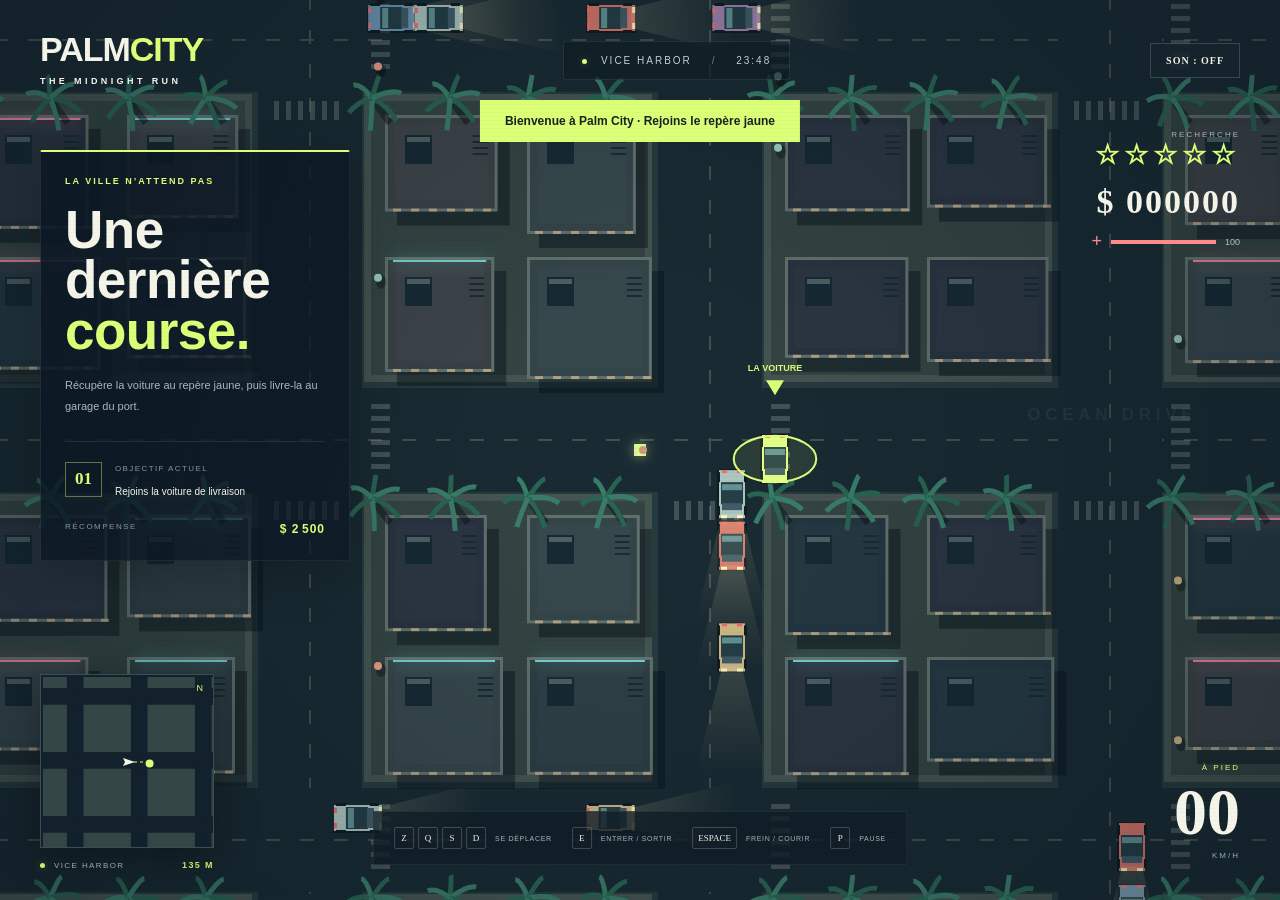
==== Palm-City.html @ be0440eb "Add standalone downloadable game requiring no server" ====
<!doctype html>
<html lang="fr"><head><meta charset="utf-8"><meta name="viewport" content="width=device-width,initial-scale=1"><title>PALM CITY — Midnight Run</title><style>:root{--lime:#dbff77;--white:#f5f4e9}*{box-sizing:border-box}body{margin:0;overflow:hidden;background:#101d25;color:var(--white);font-family:Inter,Arial,sans-serif}#game{display:block;width:100vw;height:100vh}.grain{position:fixed;inset:0;pointer-events:none;background:repeating-linear-gradient(0deg,transparent,transparent 3px,#00000009 4px);z-index:1}header{position:absolute;top:35px;left:40px;right:40px;display:flex;align-items:center;justify-content:space-between}.brand{text-decoration:none;color:var(--white);font:900 34px/.85 'Barlow Condensed',Impact,sans-serif;letter-spacing:-1px}.brand span{color:var(--lime)}.brand small{display:block;font:600 9px Inter,sans-serif;letter-spacing:3.4px;margin-top:12px}.district{font-size:10px;letter-spacing:2px;color:#c1d1ce;background:#101b23aa;border:1px solid #ffffff16;padding:13px 18px;border-radius:3px}.district i,.map-caption i{display:inline-block;width:5px;height:5px;border-radius:50%;background:var(--lime);margin-right:9px;box-shadow:0 0 9px #dbff7755}.district span{margin:0 15px;color:#6a8587}button{cursor:pointer;color:var(--white);background:#14242ccc;border:1px solid #ffffff28;padding:11px 15px;font:600 10px Inter;letter-spacing:1px}.mission{position:absolute;left:40px;top:150px;width:310px;padding:24px;background:linear-gradient(110deg,#0c1824ef,#0c1824ad);border:1px solid #ffffff12;border-top:2px solid var(--lime);border-radius:2px;box-shadow:0 15px 50px #0003}.eyebrow{font-size:9px;letter-spacing:2px;color:var(--lime);font-weight:700}h1{font:800 53px/.95 'Barlow Condensed',Impact,sans-serif;letter-spacing:-.5px;margin:19px 0}h1 em{color:var(--lime);font-style:normal}.mission p{font-size:11px;line-height:1.9;color:#a9b9bc;margin-bottom:24px}.objective{display:flex;gap:13px;border-top:1px solid #ffffff16;padding-top:20px}.objective>span{border:1px solid #dbff7766;color:var(--lime);font:600 17px 'Barlow Condensed';padding:6px 9px;height:35px}.objective small{display:block;color:#82999d;font-size:8px;letter-spacing:1.4px;margin:2px 0 8px}.objective strong{font-size:10px;font-weight:500}.reward{font-size:8px;letter-spacing:1.5px;color:#82999d;display:flex;justify-content:space-between;margin-top:23px}.reward b{color:var(--lime);font-size:12px;letter-spacing:1px}.stats{position:absolute;right:40px;top:130px;text-align:right}.wanted>span{font-size:8px;letter-spacing:2px;display:block;color:#a7b7b8}.wanted b{font-size:27px;letter-spacing:5px;color:var(--lime)}.cash{font:600 34px 'Barlow Condensed';letter-spacing:2px;margin-top:12px}.health{display:flex;align-items:center;justify-content:flex-end;gap:9px;margin-top:10px}.health>span{color:#ff8b8b;font-size:18px}.health>div{width:105px;height:4px;background:#ffffff22}.health i{display:block;background:#ff8b8b;width:100%;height:100%}.health small{font-size:9px;color:#b7c2c4}.bottom-left{position:absolute;bottom:30px;left:40px}.map-frame{width:174px;height:174px;padding:2px;border:1px solid #a9c4bb45;position:relative;background:#12222c;box-shadow:0 10px 40px #0005}.map-frame>span{position:absolute;top:8px;right:10px;font-size:9px;color:var(--lime)}.map-caption{font-size:8px;letter-spacing:1.4px;margin-top:12px;color:#b0c2c0;display:flex;align-items:center}.map-caption b{color:var(--lime);margin-left:auto;font-size:9px}.controls{position:absolute;bottom:35px;left:50%;transform:translateX(-50%);display:flex;gap:20px;padding:15px 20px;background:#101c25c9;border:1px solid #ffffff12;white-space:nowrap}.controls>div{display:flex;gap:4px;align-items:center}.controls span{font-size:7px;letter-spacing:.7px;color:#a2b6b8;margin-left:5px}kbd{font:9px Inter;border:1px solid #ffffff32;padding:5px;min-width:20px;text-align:center;border-radius:2px}.speed{position:absolute;bottom:38px;right:40px;text-align:right}.speed small{display:block;font-size:8px;letter-spacing:2px;color:var(--lime)}.speed strong{font:600 66px/.95 'Barlow Condensed';display:block;margin-top:9px}.speed>span{font-size:8px;letter-spacing:2px;color:#96adae}#toast{position:absolute;top:100px;left:50%;transform:translateX(-50%);padding:14px 25px;background:#dbff77;color:#172320;font-size:12px;font-weight:600;opacity:0;transition:opacity .2s;pointer-events:none}#toast.show{opacity:1}#overlay{position:absolute;inset:0;background:#071018b8;backdrop-filter:blur(7px);display:grid;place-items:center;z-index:5}.hidden{display:none!important}.modal{padding:40px;width:min(440px,90vw);background:#12252d;border-top:3px solid var(--lime)}h2{font:700 52px 'Barlow Condensed';margin:20px 0}.modal p{font-size:13px;color:#a4b8bb;line-height:1.8}.modal button{background:var(--lime);color:#14242b;margin-top:20px}.mobile{display:none}@media(max-width:900px){header{top:20px;left:20px;right:20px}.district{display:none}.mission{left:20px;top:110px;width:240px;padding:18px}h1{font-size:40px}.stats{right:20px;top:110px}.controls{bottom:15px;gap:10px;padding:10px}.controls span{display:none}.bottom-left{left:20px;bottom:65px}.map-frame{width:124px;height:124px}.map-frame canvas{width:118px;height:118px}.speed{right:20px;bottom:70px}}@media(pointer:coarse){.controls{display:none}.mobile{position:absolute;bottom:12px;left:20px;right:20px;display:flex;gap:8px;justify-content:center}.mobile button{width:45px;height:43px;touch-action:none}.mission p{display:none}.mission{top:100px}.objective{padding-top:12px}.reward{margin-top:14px}}
@media(max-width:560px){.mission{top:100px;width:calc(100% - 40px);padding:15px}.mission h1{font-size:31px;margin:12px 0}.mission h1 br{display:none}.mission h1 em:before{content:' '}.mission .eyebrow{font-size:8px}.mission .reward{position:absolute;right:15px;top:5px;gap:8px;font-size:7px;letter-spacing:.5px}.mission .reward b{font-size:10px}.mission p{display:none}.mission .objective{padding-top:10px}.stats{top:270px}.wanted b{font-size:21px}.cash{font-size:28px}#toast{top:78px;width:calc(100% - 40px);text-align:center;font-size:10px;padding:10px;z-index:2}.map-caption{font-size:7px}.mobile button{padding:8px;font-family:Arial,sans-serif}}</style></head><body>
<canvas id="game" aria-label="Jeu Palm City en vue du dessus"></canvas>
<div class="grain"></div>
<header><a class="brand" href="./">PALM<span>CITY</span><small>THE MIDNIGHT RUN</small></a><div class="district"><i></i> VICE HARBOR <span> / </span> 23:48</div><button id="sound" title="Activer ou couper le son">SON : OFF</button></header>
<aside class="mission"><div class="eyebrow">LA VILLE N’ATTEND PAS</div><h1>Une dernière<br><em>course.</em></h1><p id="brief">Récupère la voiture au repère jaune,<br>puis livre-la au garage du port.</p><div class="objective"><span id="step">01</span><div><small>OBJECTIF ACTUEL</small><strong id="objective">Rejoins la voiture de livraison</strong></div></div><div class="reward">RÉCOMPENSE <b id="reward">$ 2 500</b></div></aside>
<section class="stats"><div class="wanted"><span>RECHERCHE</span><b id="stars">☆☆☆☆☆</b></div><div class="cash" id="cash">$ 000000</div><div class="health"><span>+</span><div><i id="health"></i></div><small id="hp">100</small></div></section>
<div id="toast" role="status"></div>
<div class="bottom-left"><div class="map-frame"><canvas id="map" width="170" height="170"></canvas><span>N</span></div><div class="map-caption"><i></i> VICE HARBOR <b id="distance">— M</b></div></div>
<div class="controls"><div><kbd>Z</kbd><kbd>Q</kbd><kbd>S</kbd><kbd>D</kbd><span>SE DÉPLACER</span></div><div><kbd>E</kbd><span>ENTRER / SORTIR</span></div><div><kbd>ESPACE</kbd><span>FREIN / COURIR</span></div><div><kbd>P</kbd><span>PAUSE</span></div></div>
<div class="speed"><small id="mode">À PIED</small><strong id="speed">00</strong><span>KM/H</span></div>
<div id="overlay" class="hidden"><div class="modal"><div class="eyebrow">PALM CITY / MIDNIGHT RUN</div><h2 id="overlay-title">En pause.</h2><p id="overlay-text">La nuit est encore jeune.</p><button id="resume">REPRENDRE LA COURSE ↗</button></div></div>
<div class="mobile"><button data-key="w">▲</button><button data-key="a">◀</button><button data-key="s">▼</button><button data-key="d">▶</button><button data-key="e">E</button><button data-key=" ">●</button></div>
<script>'use strict';
const canvas=document.querySelector('#game'),ctx=canvas.getContext('2d'),mini=document.querySelector('#map'),mc=mini.getContext('2d');
const $=s=>document.querySelector(s),TAU=Math.PI*2,WORLD=3200,BLOCK=400,ROAD=104;
let width,height,dpr,clock=0,last=0,paused=false,dead=false,stage=0,deliveries=0,money=0,wanted=0,heat=0,health=100,inCar=null,toastUntil=0,sound=false,audio;
const keys={},player={x:1530,y:1610,a:0},camera={x:player.x,y:player.y},goal={x:2720,y:1210},cars=[],cops=[],people=[],buildings=[],palms=[],sparks=[];
let seed=42;function random(){seed=(seed*1664525+1013904223)>>>0;return seed/4294967296}function range(a,b){return a+random()*(b-a)}
function resize(){dpr=Math.min(devicePixelRatio||1,2);width=innerWidth;height=innerHeight;canvas.width=width*dpr;canvas.height=height*dpr;ctx.setTransform(dpr,0,0,dpr,0,0)}addEventListener('resize',resize);resize();
function toast(t){$('#toast').textContent=t;$('#toast').classList.add('show');toastUntil=clock+4}
function rect(x,y,w,h,c){ctx.fillStyle=c;ctx.fillRect(x,y,w,h)}
for(let x=0;x<7;x++)for(let y=0;y<8;y++){
 const bx=x*BLOCK+ROAD/2+23,by=y*BLOCK+ROAD/2+23;
 for(let i=0;i<2;i++)for(let j=0;j<2;j++)buildings.push({x:bx+i*142,y:by+j*142,w:range(100,128),h:range(92,123),color:['#233640','#2c3d43','#34454a','#28333f','#3a4146'][Math.floor(random()*5)],neon:random()>.72});
 for(let i=0;i<4;i++)palms.push({x:x*BLOCK+65+i*78,y:y*BLOCK+63,a:range(0,TAU)});
}
function makeCar(x,y,a,color,traffic=false){return{x,y,a,color,v:0,traffic,turn:0,damaged:0}}
const missionCar=makeCar(1665,1619,Math.PI/2,'#e2ff86');cars.push(missionCar);
for(let i=0;i<38;i++){const horizontal=i%2===0,lane=1+Math.floor(random()*6);cars.push(makeCar(horizontal?range(130,2660):lane*400+22,horizontal?lane*400-22:range(100,3090),horizontal?0:Math.PI/2,['#d37669','#acc5be','#cfba85','#6e94b3','#9f82ad'][i%5],true))}
for(let i=0;i<65;i++){const x=Math.floor(random()*7)*400+68;people.push({x,y:range(80,3100),a:range(0,TAU),color:['#ed9b85','#9ccdbf','#ceb987'][i%3]})}
function solid(x,y,r=10){if(x<40||x>2775||y<40||y>3160)return true;return buildings.some(b=>x+r>b.x&&x-r<b.x+b.w&&y+r>b.y&&y-r<b.y+b.h)}
function move(o,dx,dy,r){let hit=false;if(!solid(o.x+dx,o.y,r))o.x+=dx;else hit=true;if(!solid(o.x,o.y+dy,r))o.y+=dy;else hit=true;return hit}
function interact(){if(dead||paused)return;if(inCar){let x=inCar.x-Math.sin(inCar.a)*31,y=inCar.y+Math.cos(inCar.a)*31;if(solid(x,y,8)){toast('Pas assez de place pour sortir ici.');return}player.x=x;player.y=y;inCar.v=0;inCar=null;toast('À pied · ZQSD ou flèches pour bouger')}else{let near=cars.filter(c=>Math.hypot(c.x-player.x,c.y-player.y)<65).sort((a,b)=>Math.hypot(a.x-player.x,a.y-player.y)-Math.hypot(b.x-player.x,b.y-player.y))[0];if(near){inCar=near;near.traffic=false;if(near===missionCar&&stage===0){stage=1;toast('Voiture récupérée. Direction le garage du port !')}else toast('Au volant · E pour sortir')}else toast('Approche-toi d’une voiture pour monter.')}}
function togglePause(){if(dead)return;paused=!paused;$('#overlay').classList.toggle('hidden',!paused)}
addEventListener('keydown',e=>{let k=e.key.toLowerCase();if([' ','arrowup','arrowdown','arrowleft','arrowright'].includes(k))e.preventDefault();if(!keys[k]){if(k==='e')interact();if(k==='p'||k==='escape')togglePause()}keys[k]=true});addEventListener('keyup',e=>keys[e.key.toLowerCase()]=false);addEventListener('blur',()=>{Object.keys(keys).forEach(k=>keys[k]=false);if(!paused&&!dead)togglePause()});
for(const b of document.querySelectorAll('[data-key]')){b.addEventListener('pointerdown',e=>{e.preventDefault();b.setPointerCapture(e.pointerId);const k=b.dataset.key;if(k==='e')interact();keys[k]=true});for(const ev of ['pointerup','pointercancel'])b.addEventListener(ev,()=>keys[b.dataset.key]=false)}
$('#resume').onclick=()=>{if(dead){health=100;wanted=0;heat=0;player.x=1530;player.y=1610;if(inCar)inCar.v=0;inCar=null;cops.length=0;dead=false;paused=false;$('#overlay-title').textContent='En pause.';$('#overlay-text').textContent='La nuit est encore jeune.';$('#resume').textContent='REPRENDRE LA COURSE ↗';$('#overlay').classList.add('hidden')}else togglePause()};
$('#sound').onclick=()=>{sound=!sound;$('#sound').textContent='SON : '+(sound?'ON':'OFF');if(sound&&!audio){audio=new (window.AudioContext||window.webkitAudioContext)();const osc=audio.createOscillator(),gain=audio.createGain();osc.type='triangle';osc.frequency.value=55;gain.gain.value=.025;osc.connect(gain).connect(audio.destination);osc.start();audio.engine=osc;audio.volume=gain}if(audio){audio.resume();audio.volume.gain.value=sound?.025:0}};
function addHeat(n){heat=Math.min(100,heat+n);wanted=Math.min(5,Math.ceil(heat/20))}
function update(dt){clock+=dt;if(clock>toastUntil)$('#toast').classList.remove('show');const up=keys.w||keys.z||keys.arrowup,down=keys.s||keys.arrowdown,left=keys.a||keys.q||keys.arrowleft,right=keys.d||keys.arrowright;
 if(inCar){let c=inCar;c.v+=(up?240:down?-160:0)*dt;c.v*=Math.pow(keys[' ']?.12:.58,dt);c.v=Math.max(-110,Math.min(410,c.v));c.a+=((right?1:0)-(left?1:0))*dt*2.6*Math.min(1,Math.abs(c.v)/65)*(c.v<0?-1:1);if(move(c,Math.cos(c.a)*c.v*dt,Math.sin(c.a)*c.v*dt,14)){if(Math.abs(c.v)>75){health-=Math.abs(c.v)*.035;addHeat(4);for(let j=0;j<8;j++)sparks.push({x:c.x,y:c.y,vx:range(-100,100),vy:range(-100,100),life:.4})}c.v*=-.23}player.x=c.x;player.y=c.y;player.a=c.a;
 }else{let dx=(right?1:0)-(left?1:0),dy=(down?1:0)-(up?1:0),len=Math.hypot(dx,dy);if(len){player.a=Math.atan2(dy,dx);const speed=keys[' ']?200:120;move(player,dx/len*speed*dt,dy/len*speed*dt,8)}}
 for(const c of cars){if(c!==inCar&&c.traffic){c.v=75;move(c,Math.cos(c.a)*c.v*dt,Math.sin(c.a)*c.v*dt,14);if(c.x>2740)c.x=70;if(c.y>3120)c.y=70}if(c!==inCar&&inCar&&Math.hypot(c.x-inCar.x,c.y-inCar.y)<32&&Math.abs(inCar.v)>55){health-=2;addHeat(8);inCar.v*=-.4;toast('Collision signalée · La police te recherche')}}
 for(const p of people){p.y+=Math.sin(p.a)*dt*15;if(p.y<70||p.y>3120)p.a+=Math.PI;if(inCar&&Math.hypot(p.x-player.x,p.y-player.y)<20&&Math.abs(inCar.v)>40){addHeat(18);p.y+=65;inCar.v*=.7;toast('Conduite dangereuse signalée')}}
 heat=Math.max(0,heat-dt*1.5);wanted=Math.min(5,Math.ceil(heat/20));while(cops.length<wanted){const a=range(0,TAU);cops.push({x:Math.max(55,Math.min(2750,player.x+Math.cos(a)*550)),y:Math.max(55,Math.min(3150,player.y+Math.sin(a)*550)),a:0,v:140,color:'#d4d9d7'})}if(!wanted)cops.length=0;
 for(const c of cops){c.a=Math.atan2(player.y-c.y,player.x-c.x);move(c,Math.cos(c.a)*145*dt,Math.sin(c.a)*145*dt,13);if(Math.hypot(c.x-player.x,c.y-player.y)<35){health-=dt*12;if(inCar)inCar.v*=.98}}
 if(stage===1&&inCar===missionCar&&Math.hypot(player.x-goal.x,player.y-goal.y)<75&&Math.abs(inCar.v)<75){money+=2500+deliveries*500;deliveries++;stage=2;heat=Math.max(0,heat-20);toast('Livraison réussie ! + $ '+(2000+deliveries*500));setTimeout(()=>{if(stage===2){goal.x=deliveries%2?80:2720;goal.y=[810,2410,1610][deliveries%3];stage=1;toast('Nouveau contrat disponible · Rejoins le repère jaune')}},3500)}
 if(health<=0){health=0;dead=true;paused=true;$('#overlay-title').textContent='Fin de la cavale.';$('#overlay-text').textContent=`La ville a eu le dernier mot. Butin : $ ${money.toLocaleString('fr-FR')}. Reprends la route et tente une nouvelle livraison.`;$('#resume').textContent='RETOURNER EN VILLE ↗';$('#overlay').classList.remove('hidden')}
 for(const s of sparks){s.x+=s.vx*dt;s.y+=s.vy*dt;s.life-=dt}while(sparks.length&&sparks[0].life<0)sparks.shift();camera.x+=(player.x-camera.x)*Math.min(1,dt*5);camera.y+=(player.y-camera.y)*Math.min(1,dt*5);
 $('#cash').textContent='$ '+String(money).padStart(6,'0');$('#stars').textContent='★'.repeat(wanted)+'☆'.repeat(5-wanted);$('#health').style.width=health+'%';$('#hp').textContent=Math.ceil(health);$('#speed').textContent=String(inCar?Math.round(Math.abs(inCar.v)*.37):0).padStart(2,'0');$('#mode').textContent=inCar?'AU VOLANT':'À PIED';$('#step').textContent=stage===0?'01':stage===1?'02':'✓';$('#objective').textContent=stage===0?'Rejoins la voiture de livraison':stage===1?'Livre la voiture au repère jaune':'Livraison réussie !';$('#brief').textContent=stage===1?'Garde la voiture en état. Ralentis dans la zone jaune du garage pour livrer.':stage===2?'Beau travail. Ton prochain contrat arrive…':'Récupère la voiture au repère jaune, puis livre-la au garage du port.';$('#reward').textContent='$ '+(2500+deliveries*500).toLocaleString('fr-FR');const target=stage===0?missionCar:goal;$('#distance').textContent=Math.round(Math.hypot(target.x-player.x,target.y-player.y))+' M';if(audio)audio.engine.frequency.value=45+(inCar?Math.abs(inCar.v)*.35:0);
}
function drawCar(c,police=false){ctx.save();ctx.translate(c.x,c.y);ctx.rotate(c.a);rect(-25,-11,50,26,'#0005');rect(-24,-13,48,26,c.color);rect(-12,-11,22,22,police?'#233843':'#253e47');rect(-10,-10,6,20,'#619294');rect(9,-10,7,20,'#405c68');rect(-22,-15,10,3,'#111c21');rect(12,-15,9,3,'#111c21');rect(-22,12,10,3,'#111c21');rect(12,12,9,3,'#111c21');rect(21,-11,3,6,'#fff6c3');rect(21,5,3,6,'#fff6c3');rect(-24,-10,3,5,'#f16d6c');rect(-24,5,3,5,'#f16d6c');if(police){rect(-1,-10,5,10,Math.sin(clock*15)>0?'#4cafff':'#fa606f');rect(-1,0,5,10,Math.sin(clock*15)>0?'#fa606f':'#4cafff')}if(c===inCar||c.traffic){const beam=ctx.createLinearGradient(20,0,125,0);beam.addColorStop(0,'#fff4b824');beam.addColorStop(1,'#fff4b800');ctx.fillStyle=beam;ctx.beginPath();ctx.moveTo(20,-10);ctx.lineTo(140,-40);ctx.lineTo(140,40);ctx.lineTo(20,10);ctx.fill()}ctx.restore()}
function marker(x,y,label){const pulse=5*Math.sin(clock*3);ctx.strokeStyle='#ddff7f';ctx.lineWidth=2;ctx.beginPath();ctx.ellipse(x,y,43+pulse,24+pulse/2,0,0,TAU);ctx.stroke();ctx.fillStyle='#dbff7717';ctx.fill();ctx.fillStyle='#dbff77';ctx.beginPath();ctx.moveTo(x,y-62+Math.sin(clock*3)*5);ctx.lineTo(x-9,y-77+Math.sin(clock*3)*5);ctx.lineTo(x+9,y-77+Math.sin(clock*3)*5);ctx.fill();ctx.font='bold 9px Inter,Arial';ctx.textAlign='center';ctx.fillText(label,x,y-88)}
function draw(){ctx.setTransform(dpr,0,0,dpr,0,0);rect(0,0,width,height,'#142c35');ctx.save();ctx.translate(width/2-camera.x,height/2-camera.y);rect(0,0,2800,3200,'#263b3d');
 // Coast and harbor
 rect(2800,0,400,3200,'#133442');for(let y=0;y<3200;y+=32){rect(2820+(y%96),y,160,1,'#477b8026')}rect(2780,0,22,3200,'#9b948055');for(let y=400;y<3200;y+=800){rect(2800,y,210,35,'#62686a');rect(2990,y-40,16,110,'#5b6669')}
 for(let i=0;i<=8;i++){rect(i*BLOCK-ROAD/2,0,ROAD,3200,'#192a32');rect(0,i*BLOCK-ROAD/2,2800,ROAD,'#192a32');ctx.strokeStyle='#b8b79a44';ctx.lineWidth=2;ctx.setLineDash([14,20]);ctx.beginPath();ctx.moveTo(i*400,0);ctx.lineTo(i*400,3200);ctx.moveTo(0,i*400);ctx.lineTo(2800,i*400);ctx.stroke();ctx.setLineDash([])}
 for(let i=0;i<7;i++)for(let j=0;j<8;j++){for(let k=0;k<6;k++){rect(i*400+61,j*400-36+k*12,19,5,'#a5b3a64d');rect(i*400-36+k*12,j*400+61,5,19,'#a5b3a64d')}rect(i*400+54,j*400+54,288,288,'#455451');rect(i*400+61,j*400+61,274,274,'#334442')}
 for(const b of buildings){if(Math.abs(b.x-camera.x)>width/2+200||Math.abs(b.y-camera.y)>height/2+200)continue;rect(b.x+12,b.y+14,b.w,b.h,'#07131b77');rect(b.x,b.y,b.w,b.h,'#62706d');rect(b.x+3,b.y+3,b.w-6,b.h-6,b.color);rect(b.x+10,b.y+10,b.w-20,b.h-20,'#ffffff04');rect(b.x+20,b.y+20,27,29,'#162a33');rect(b.x+22,b.y+22,23,5,'#4e6062');for(let k=0;k<4;k++)rect(b.x+b.w-25,b.y+20+k*6,15,2,'#182c33');for(let k=0;k<b.w-10;k+=18)rect(b.x+8+k,b.y+b.h-3,8,3,'#f5d19c88');if(b.neon){ctx.shadowBlur=15;ctx.shadowColor=b.x%3>1?'#ee89a3':'#75d5ce';rect(b.x+8,b.y+3,b.w-16,2,ctx.shadowColor);ctx.shadowBlur=0}}
 ctx.font='600 17px Arial';ctx.textAlign='center';ctx.fillStyle='#abc1b518';ctx.fillText('O C E A N   D R I V E',2000,1580);ctx.save();ctx.translate(2750,1550);ctx.rotate(-Math.PI/2);ctx.fillText('V I C E   H A R B O R',0,0);ctx.restore();
 for(const p of palms){if(Math.abs(p.x-camera.x)>width/2+100||Math.abs(p.y-camera.y)>height/2+100)continue;ctx.strokeStyle='#090f1977';ctx.lineWidth=7;ctx.beginPath();ctx.moveTo(p.x,p.y);ctx.lineTo(p.x+15,p.y+20);ctx.stroke();ctx.strokeStyle='#6d7964';ctx.lineWidth=3;ctx.beginPath();ctx.moveTo(p.x,p.y);ctx.lineTo(p.x-3,p.y-5);ctx.stroke();for(let i=0;i<6;i++){let a=p.a+i*TAU/6;ctx.strokeStyle=i%2?'#397d69':'#296452';ctx.lineWidth=5;ctx.beginPath();ctx.moveTo(p.x-3,p.y-5);ctx.quadraticCurveTo(p.x+Math.cos(a)*18,p.y+Math.sin(a)*18-8,p.x+Math.cos(a)*28,p.y+Math.sin(a)*28);ctx.stroke()}}
 for(const p of people){ctx.fillStyle='#0005';ctx.beginPath();ctx.ellipse(p.x+3,p.y+4,5,7,0,0,TAU);ctx.fill();ctx.fillStyle=p.color;ctx.beginPath();ctx.arc(p.x,p.y,4,0,TAU);ctx.fill()}
 for(const c of cars)drawCar(c);for(const c of cops)drawCar(c,true);
 if(!inCar){ctx.save();ctx.translate(player.x,player.y);ctx.rotate(player.a);ctx.shadowBlur=12;ctx.shadowColor='#dbff7755';rect(-6,-6,12,12,'#e1e3c8');rect(-4,-6,7,12,'#d6ff85');ctx.shadowBlur=0;ctx.fillStyle='#ce9a7e';ctx.beginPath();ctx.arc(3,0,4,0,TAU);ctx.fill();ctx.restore();const near=cars.some(c=>Math.hypot(c.x-player.x,c.y-player.y)<65);if(near){ctx.font='bold 10px Arial';ctx.textAlign='center';ctx.fillStyle='#e6ffad';ctx.fillText('[ E ] MONTER',player.x,player.y-28)}}
 if(stage===0)marker(missionCar.x,missionCar.y,'LA VOITURE');else marker(goal.x,goal.y,stage===2?'LIVRAISON RÉUSSIE':'GARAGE / RALENTIR');for(const s of sparks)rect(s.x,s.y,3,3,'#ffd992');ctx.restore();
 const vignette=ctx.createRadialGradient(width/2,height/2,height*.15,width/2,height/2,width*.75);vignette.addColorStop(0,'#07121b00');vignette.addColorStop(1,'#040e1966');ctx.fillStyle=vignette;ctx.fillRect(0,0,width,height);
 // Direction to the active objective, always visible beside the player.
 const target=stage===0?missionCar:goal,angle=Math.atan2(target.y-player.y,target.x-player.x);if(Math.hypot(target.x-player.x,target.y-player.y)>240){ctx.save();ctx.translate(width/2+Math.cos(angle)*100,height/2+Math.sin(angle)*100);ctx.rotate(angle);ctx.fillStyle='#dbff77';ctx.beginPath();ctx.moveTo(9,0);ctx.lineTo(-5,-6);ctx.lineTo(-2,0);ctx.lineTo(-5,6);ctx.fill();ctx.restore()}
 drawMap();
}
function drawMap(){mc.fillStyle='#142832';mc.fillRect(0,0,170,170);const scale=.16;mc.save();mc.translate(85-player.x*scale,85-player.y*scale);mc.fillStyle='#344746';mc.fillRect(0,0,2800*scale,3200*scale);mc.fillStyle='#12212b';for(let i=0;i<=8;i++){mc.fillRect((i*400-52)*scale,0,104*scale,3200*scale);mc.fillRect(0,(i*400-52)*scale,2800*scale,104*scale)}const target=stage===0?missionCar:goal;mc.strokeStyle='#dbff7780';mc.lineWidth=2;mc.setLineDash([3,3]);mc.beginPath();mc.moveTo(player.x*scale,player.y*scale);mc.lineTo(target.x*scale,player.y*scale);mc.lineTo(target.x*scale,target.y*scale);mc.stroke();mc.setLineDash([]);mc.fillStyle='#dbff77';mc.beginPath();mc.arc(target.x*scale,target.y*scale,4,0,TAU);mc.fill();for(const c of cops){mc.fillStyle='#ff707e';mc.fillRect(c.x*scale-2,c.y*scale-2,4,4)}mc.restore();mc.save();mc.translate(85,85);mc.rotate(player.a);mc.fillStyle='#f7f8e7';mc.beginPath();mc.moveTo(7,0);mc.lineTo(-5,-4);mc.lineTo(-3,0);mc.lineTo(-5,4);mc.fill();mc.restore()}
function frame(t){let dt=Math.min((t-last)/1000,.04);last=t;if(!paused)update(dt);draw();requestAnimationFrame(frame)}requestAnimationFrame(frame);toast('Bienvenue à Palm City · Rejoins le repère jaune');
</script></body></html>
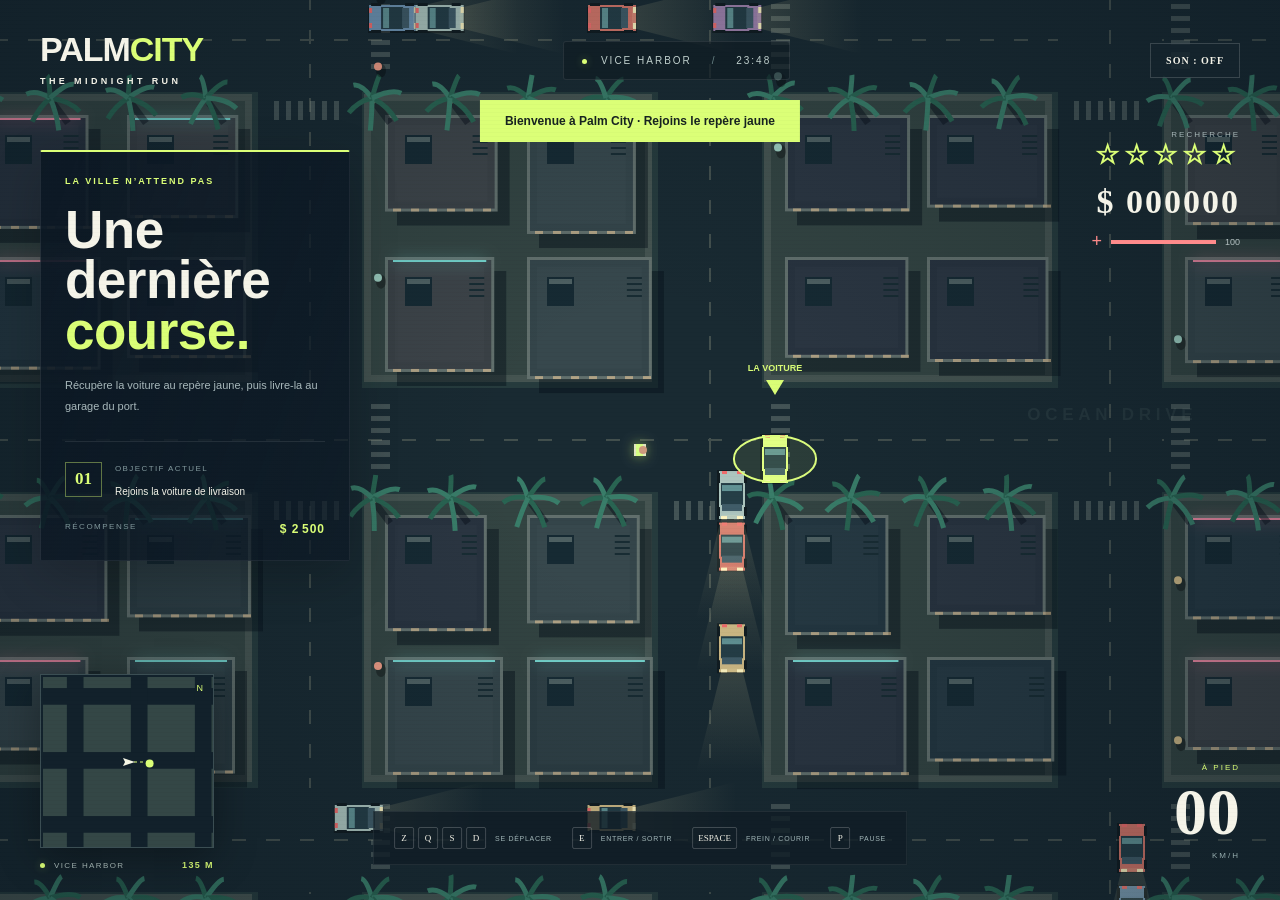
==== commit 4472db44: "Use explicit control-flow blocks for editor compatibility" ====
--- a/Palm-City.html
+++ b/Palm-City.html
@@ -1,75 +1,1341 @@
 <!doctype html>
-<html lang="fr"><head><meta charset="utf-8"><meta name="viewport" content="width=device-width,initial-scale=1"><title>PALM CITY — Midnight Run</title><style>:root{--lime:#dbff77;--white:#f5f4e9}*{box-sizing:border-box}body{margin:0;overflow:hidden;background:#101d25;color:var(--white);font-family:Inter,Arial,sans-serif}#game{display:block;width:100vw;height:100vh}.grain{position:fixed;inset:0;pointer-events:none;background:repeating-linear-gradient(0deg,transparent,transparent 3px,#00000009 4px);z-index:1}header{position:absolute;top:35px;left:40px;right:40px;display:flex;align-items:center;justify-content:space-between}.brand{text-decoration:none;color:var(--white);font:900 34px/.85 'Barlow Condensed',Impact,sans-serif;letter-spacing:-1px}.brand span{color:var(--lime)}.brand small{display:block;font:600 9px Inter,sans-serif;letter-spacing:3.4px;margin-top:12px}.district{font-size:10px;letter-spacing:2px;color:#c1d1ce;background:#101b23aa;border:1px solid #ffffff16;padding:13px 18px;border-radius:3px}.district i,.map-caption i{display:inline-block;width:5px;height:5px;border-radius:50%;background:var(--lime);margin-right:9px;box-shadow:0 0 9px #dbff7755}.district span{margin:0 15px;color:#6a8587}button{cursor:pointer;color:var(--white);background:#14242ccc;border:1px solid #ffffff28;padding:11px 15px;font:600 10px Inter;letter-spacing:1px}.mission{position:absolute;left:40px;top:150px;width:310px;padding:24px;background:linear-gradient(110deg,#0c1824ef,#0c1824ad);border:1px solid #ffffff12;border-top:2px solid var(--lime);border-radius:2px;box-shadow:0 15px 50px #0003}.eyebrow{font-size:9px;letter-spacing:2px;color:var(--lime);font-weight:700}h1{font:800 53px/.95 'Barlow Condensed',Impact,sans-serif;letter-spacing:-.5px;margin:19px 0}h1 em{color:var(--lime);font-style:normal}.mission p{font-size:11px;line-height:1.9;color:#a9b9bc;margin-bottom:24px}.objective{display:flex;gap:13px;border-top:1px solid #ffffff16;padding-top:20px}.objective>span{border:1px solid #dbff7766;color:var(--lime);font:600 17px 'Barlow Condensed';padding:6px 9px;height:35px}.objective small{display:block;color:#82999d;font-size:8px;letter-spacing:1.4px;margin:2px 0 8px}.objective strong{font-size:10px;font-weight:500}.reward{font-size:8px;letter-spacing:1.5px;color:#82999d;display:flex;justify-content:space-between;margin-top:23px}.reward b{color:var(--lime);font-size:12px;letter-spacing:1px}.stats{position:absolute;right:40px;top:130px;text-align:right}.wanted>span{font-size:8px;letter-spacing:2px;display:block;color:#a7b7b8}.wanted b{font-size:27px;letter-spacing:5px;color:var(--lime)}.cash{font:600 34px 'Barlow Condensed';letter-spacing:2px;margin-top:12px}.health{display:flex;align-items:center;justify-content:flex-end;gap:9px;margin-top:10px}.health>span{color:#ff8b8b;font-size:18px}.health>div{width:105px;height:4px;background:#ffffff22}.health i{display:block;background:#ff8b8b;width:100%;height:100%}.health small{font-size:9px;color:#b7c2c4}.bottom-left{position:absolute;bottom:30px;left:40px}.map-frame{width:174px;height:174px;padding:2px;border:1px solid #a9c4bb45;position:relative;background:#12222c;box-shadow:0 10px 40px #0005}.map-frame>span{position:absolute;top:8px;right:10px;font-size:9px;color:var(--lime)}.map-caption{font-size:8px;letter-spacing:1.4px;margin-top:12px;color:#b0c2c0;display:flex;align-items:center}.map-caption b{color:var(--lime);margin-left:auto;font-size:9px}.controls{position:absolute;bottom:35px;left:50%;transform:translateX(-50%);display:flex;gap:20px;padding:15px 20px;background:#101c25c9;border:1px solid #ffffff12;white-space:nowrap}.controls>div{display:flex;gap:4px;align-items:center}.controls span{font-size:7px;letter-spacing:.7px;color:#a2b6b8;margin-left:5px}kbd{font:9px Inter;border:1px solid #ffffff32;padding:5px;min-width:20px;text-align:center;border-radius:2px}.speed{position:absolute;bottom:38px;right:40px;text-align:right}.speed small{display:block;font-size:8px;letter-spacing:2px;color:var(--lime)}.speed strong{font:600 66px/.95 'Barlow Condensed';display:block;margin-top:9px}.speed>span{font-size:8px;letter-spacing:2px;color:#96adae}#toast{position:absolute;top:100px;left:50%;transform:translateX(-50%);padding:14px 25px;background:#dbff77;color:#172320;font-size:12px;font-weight:600;opacity:0;transition:opacity .2s;pointer-events:none}#toast.show{opacity:1}#overlay{position:absolute;inset:0;background:#071018b8;backdrop-filter:blur(7px);display:grid;place-items:center;z-index:5}.hidden{display:none!important}.modal{padding:40px;width:min(440px,90vw);background:#12252d;border-top:3px solid var(--lime)}h2{font:700 52px 'Barlow Condensed';margin:20px 0}.modal p{font-size:13px;color:#a4b8bb;line-height:1.8}.modal button{background:var(--lime);color:#14242b;margin-top:20px}.mobile{display:none}@media(max-width:900px){header{top:20px;left:20px;right:20px}.district{display:none}.mission{left:20px;top:110px;width:240px;padding:18px}h1{font-size:40px}.stats{right:20px;top:110px}.controls{bottom:15px;gap:10px;padding:10px}.controls span{display:none}.bottom-left{left:20px;bottom:65px}.map-frame{width:124px;height:124px}.map-frame canvas{width:118px;height:118px}.speed{right:20px;bottom:70px}}@media(pointer:coarse){.controls{display:none}.mobile{position:absolute;bottom:12px;left:20px;right:20px;display:flex;gap:8px;justify-content:center}.mobile button{width:45px;height:43px;touch-action:none}.mission p{display:none}.mission{top:100px}.objective{padding-top:12px}.reward{margin-top:14px}}
-@media(max-width:560px){.mission{top:100px;width:calc(100% - 40px);padding:15px}.mission h1{font-size:31px;margin:12px 0}.mission h1 br{display:none}.mission h1 em:before{content:' '}.mission .eyebrow{font-size:8px}.mission .reward{position:absolute;right:15px;top:5px;gap:8px;font-size:7px;letter-spacing:.5px}.mission .reward b{font-size:10px}.mission p{display:none}.mission .objective{padding-top:10px}.stats{top:270px}.wanted b{font-size:21px}.cash{font-size:28px}#toast{top:78px;width:calc(100% - 40px);text-align:center;font-size:10px;padding:10px;z-index:2}.map-caption{font-size:7px}.mobile button{padding:8px;font-family:Arial,sans-serif}}</style></head><body>
-<canvas id="game" aria-label="Jeu Palm City en vue du dessus"></canvas>
-<div class="grain"></div>
-<header><a class="brand" href="./">PALM<span>CITY</span><small>THE MIDNIGHT RUN</small></a><div class="district"><i></i> VICE HARBOR <span> / </span> 23:48</div><button id="sound" title="Activer ou couper le son">SON : OFF</button></header>
-<aside class="mission"><div class="eyebrow">LA VILLE N’ATTEND PAS</div><h1>Une dernière<br><em>course.</em></h1><p id="brief">Récupère la voiture au repère jaune,<br>puis livre-la au garage du port.</p><div class="objective"><span id="step">01</span><div><small>OBJECTIF ACTUEL</small><strong id="objective">Rejoins la voiture de livraison</strong></div></div><div class="reward">RÉCOMPENSE <b id="reward">$ 2 500</b></div></aside>
-<section class="stats"><div class="wanted"><span>RECHERCHE</span><b id="stars">☆☆☆☆☆</b></div><div class="cash" id="cash">$ 000000</div><div class="health"><span>+</span><div><i id="health"></i></div><small id="hp">100</small></div></section>
-<div id="toast" role="status"></div>
-<div class="bottom-left"><div class="map-frame"><canvas id="map" width="170" height="170"></canvas><span>N</span></div><div class="map-caption"><i></i> VICE HARBOR <b id="distance">— M</b></div></div>
-<div class="controls"><div><kbd>Z</kbd><kbd>Q</kbd><kbd>S</kbd><kbd>D</kbd><span>SE DÉPLACER</span></div><div><kbd>E</kbd><span>ENTRER / SORTIR</span></div><div><kbd>ESPACE</kbd><span>FREIN / COURIR</span></div><div><kbd>P</kbd><span>PAUSE</span></div></div>
-<div class="speed"><small id="mode">À PIED</small><strong id="speed">00</strong><span>KM/H</span></div>
-<div id="overlay" class="hidden"><div class="modal"><div class="eyebrow">PALM CITY / MIDNIGHT RUN</div><h2 id="overlay-title">En pause.</h2><p id="overlay-text">La nuit est encore jeune.</p><button id="resume">REPRENDRE LA COURSE ↗</button></div></div>
-<div class="mobile"><button data-key="w">▲</button><button data-key="a">◀</button><button data-key="s">▼</button><button data-key="d">▶</button><button data-key="e">E</button><button data-key=" ">●</button></div>
-<script>'use strict';
-const canvas=document.querySelector('#game'),ctx=canvas.getContext('2d'),mini=document.querySelector('#map'),mc=mini.getContext('2d');
-const $=s=>document.querySelector(s),TAU=Math.PI*2,WORLD=3200,BLOCK=400,ROAD=104;
-let width,height,dpr,clock=0,last=0,paused=false,dead=false,stage=0,deliveries=0,money=0,wanted=0,heat=0,health=100,inCar=null,toastUntil=0,sound=false,audio;
-const keys={},player={x:1530,y:1610,a:0},camera={x:player.x,y:player.y},goal={x:2720,y:1210},cars=[],cops=[],people=[],buildings=[],palms=[],sparks=[];
-let seed=42;function random(){seed=(seed*1664525+1013904223)>>>0;return seed/4294967296}function range(a,b){return a+random()*(b-a)}
-function resize(){dpr=Math.min(devicePixelRatio||1,2);width=innerWidth;height=innerHeight;canvas.width=width*dpr;canvas.height=height*dpr;ctx.setTransform(dpr,0,0,dpr,0,0)}addEventListener('resize',resize);resize();
-function toast(t){$('#toast').textContent=t;$('#toast').classList.add('show');toastUntil=clock+4}
-function rect(x,y,w,h,c){ctx.fillStyle=c;ctx.fillRect(x,y,w,h)}
-for(let x=0;x<7;x++)for(let y=0;y<8;y++){
- const bx=x*BLOCK+ROAD/2+23,by=y*BLOCK+ROAD/2+23;
- for(let i=0;i<2;i++)for(let j=0;j<2;j++)buildings.push({x:bx+i*142,y:by+j*142,w:range(100,128),h:range(92,123),color:['#233640','#2c3d43','#34454a','#28333f','#3a4146'][Math.floor(random()*5)],neon:random()>.72});
- for(let i=0;i<4;i++)palms.push({x:x*BLOCK+65+i*78,y:y*BLOCK+63,a:range(0,TAU)});
-}
-function makeCar(x,y,a,color,traffic=false){return{x,y,a,color,v:0,traffic,turn:0,damaged:0}}
-const missionCar=makeCar(1665,1619,Math.PI/2,'#e2ff86');cars.push(missionCar);
-for(let i=0;i<38;i++){const horizontal=i%2===0,lane=1+Math.floor(random()*6);cars.push(makeCar(horizontal?range(130,2660):lane*400+22,horizontal?lane*400-22:range(100,3090),horizontal?0:Math.PI/2,['#d37669','#acc5be','#cfba85','#6e94b3','#9f82ad'][i%5],true))}
-for(let i=0;i<65;i++){const x=Math.floor(random()*7)*400+68;people.push({x,y:range(80,3100),a:range(0,TAU),color:['#ed9b85','#9ccdbf','#ceb987'][i%3]})}
-function solid(x,y,r=10){if(x<40||x>2775||y<40||y>3160)return true;return buildings.some(b=>x+r>b.x&&x-r<b.x+b.w&&y+r>b.y&&y-r<b.y+b.h)}
-function move(o,dx,dy,r){let hit=false;if(!solid(o.x+dx,o.y,r))o.x+=dx;else hit=true;if(!solid(o.x,o.y+dy,r))o.y+=dy;else hit=true;return hit}
-function interact(){if(dead||paused)return;if(inCar){let x=inCar.x-Math.sin(inCar.a)*31,y=inCar.y+Math.cos(inCar.a)*31;if(solid(x,y,8)){toast('Pas assez de place pour sortir ici.');return}player.x=x;player.y=y;inCar.v=0;inCar=null;toast('À pied · ZQSD ou flèches pour bouger')}else{let near=cars.filter(c=>Math.hypot(c.x-player.x,c.y-player.y)<65).sort((a,b)=>Math.hypot(a.x-player.x,a.y-player.y)-Math.hypot(b.x-player.x,b.y-player.y))[0];if(near){inCar=near;near.traffic=false;if(near===missionCar&&stage===0){stage=1;toast('Voiture récupérée. Direction le garage du port !')}else toast('Au volant · E pour sortir')}else toast('Approche-toi d’une voiture pour monter.')}}
-function togglePause(){if(dead)return;paused=!paused;$('#overlay').classList.toggle('hidden',!paused)}
-addEventListener('keydown',e=>{let k=e.key.toLowerCase();if([' ','arrowup','arrowdown','arrowleft','arrowright'].includes(k))e.preventDefault();if(!keys[k]){if(k==='e')interact();if(k==='p'||k==='escape')togglePause()}keys[k]=true});addEventListener('keyup',e=>keys[e.key.toLowerCase()]=false);addEventListener('blur',()=>{Object.keys(keys).forEach(k=>keys[k]=false);if(!paused&&!dead)togglePause()});
-for(const b of document.querySelectorAll('[data-key]')){b.addEventListener('pointerdown',e=>{e.preventDefault();b.setPointerCapture(e.pointerId);const k=b.dataset.key;if(k==='e')interact();keys[k]=true});for(const ev of ['pointerup','pointercancel'])b.addEventListener(ev,()=>keys[b.dataset.key]=false)}
-$('#resume').onclick=()=>{if(dead){health=100;wanted=0;heat=0;player.x=1530;player.y=1610;if(inCar)inCar.v=0;inCar=null;cops.length=0;dead=false;paused=false;$('#overlay-title').textContent='En pause.';$('#overlay-text').textContent='La nuit est encore jeune.';$('#resume').textContent='REPRENDRE LA COURSE ↗';$('#overlay').classList.add('hidden')}else togglePause()};
-$('#sound').onclick=()=>{sound=!sound;$('#sound').textContent='SON : '+(sound?'ON':'OFF');if(sound&&!audio){audio=new (window.AudioContext||window.webkitAudioContext)();const osc=audio.createOscillator(),gain=audio.createGain();osc.type='triangle';osc.frequency.value=55;gain.gain.value=.025;osc.connect(gain).connect(audio.destination);osc.start();audio.engine=osc;audio.volume=gain}if(audio){audio.resume();audio.volume.gain.value=sound?.025:0}};
-function addHeat(n){heat=Math.min(100,heat+n);wanted=Math.min(5,Math.ceil(heat/20))}
-function update(dt){clock+=dt;if(clock>toastUntil)$('#toast').classList.remove('show');const up=keys.w||keys.z||keys.arrowup,down=keys.s||keys.arrowdown,left=keys.a||keys.q||keys.arrowleft,right=keys.d||keys.arrowright;
- if(inCar){let c=inCar;c.v+=(up?240:down?-160:0)*dt;c.v*=Math.pow(keys[' ']?.12:.58,dt);c.v=Math.max(-110,Math.min(410,c.v));c.a+=((right?1:0)-(left?1:0))*dt*2.6*Math.min(1,Math.abs(c.v)/65)*(c.v<0?-1:1);if(move(c,Math.cos(c.a)*c.v*dt,Math.sin(c.a)*c.v*dt,14)){if(Math.abs(c.v)>75){health-=Math.abs(c.v)*.035;addHeat(4);for(let j=0;j<8;j++)sparks.push({x:c.x,y:c.y,vx:range(-100,100),vy:range(-100,100),life:.4})}c.v*=-.23}player.x=c.x;player.y=c.y;player.a=c.a;
- }else{let dx=(right?1:0)-(left?1:0),dy=(down?1:0)-(up?1:0),len=Math.hypot(dx,dy);if(len){player.a=Math.atan2(dy,dx);const speed=keys[' ']?200:120;move(player,dx/len*speed*dt,dy/len*speed*dt,8)}}
- for(const c of cars){if(c!==inCar&&c.traffic){c.v=75;move(c,Math.cos(c.a)*c.v*dt,Math.sin(c.a)*c.v*dt,14);if(c.x>2740)c.x=70;if(c.y>3120)c.y=70}if(c!==inCar&&inCar&&Math.hypot(c.x-inCar.x,c.y-inCar.y)<32&&Math.abs(inCar.v)>55){health-=2;addHeat(8);inCar.v*=-.4;toast('Collision signalée · La police te recherche')}}
- for(const p of people){p.y+=Math.sin(p.a)*dt*15;if(p.y<70||p.y>3120)p.a+=Math.PI;if(inCar&&Math.hypot(p.x-player.x,p.y-player.y)<20&&Math.abs(inCar.v)>40){addHeat(18);p.y+=65;inCar.v*=.7;toast('Conduite dangereuse signalée')}}
- heat=Math.max(0,heat-dt*1.5);wanted=Math.min(5,Math.ceil(heat/20));while(cops.length<wanted){const a=range(0,TAU);cops.push({x:Math.max(55,Math.min(2750,player.x+Math.cos(a)*550)),y:Math.max(55,Math.min(3150,player.y+Math.sin(a)*550)),a:0,v:140,color:'#d4d9d7'})}if(!wanted)cops.length=0;
- for(const c of cops){c.a=Math.atan2(player.y-c.y,player.x-c.x);move(c,Math.cos(c.a)*145*dt,Math.sin(c.a)*145*dt,13);if(Math.hypot(c.x-player.x,c.y-player.y)<35){health-=dt*12;if(inCar)inCar.v*=.98}}
- if(stage===1&&inCar===missionCar&&Math.hypot(player.x-goal.x,player.y-goal.y)<75&&Math.abs(inCar.v)<75){money+=2500+deliveries*500;deliveries++;stage=2;heat=Math.max(0,heat-20);toast('Livraison réussie ! + $ '+(2000+deliveries*500));setTimeout(()=>{if(stage===2){goal.x=deliveries%2?80:2720;goal.y=[810,2410,1610][deliveries%3];stage=1;toast('Nouveau contrat disponible · Rejoins le repère jaune')}},3500)}
- if(health<=0){health=0;dead=true;paused=true;$('#overlay-title').textContent='Fin de la cavale.';$('#overlay-text').textContent=`La ville a eu le dernier mot. Butin : $ ${money.toLocaleString('fr-FR')}. Reprends la route et tente une nouvelle livraison.`;$('#resume').textContent='RETOURNER EN VILLE ↗';$('#overlay').classList.remove('hidden')}
- for(const s of sparks){s.x+=s.vx*dt;s.y+=s.vy*dt;s.life-=dt}while(sparks.length&&sparks[0].life<0)sparks.shift();camera.x+=(player.x-camera.x)*Math.min(1,dt*5);camera.y+=(player.y-camera.y)*Math.min(1,dt*5);
- $('#cash').textContent='$ '+String(money).padStart(6,'0');$('#stars').textContent='★'.repeat(wanted)+'☆'.repeat(5-wanted);$('#health').style.width=health+'%';$('#hp').textContent=Math.ceil(health);$('#speed').textContent=String(inCar?Math.round(Math.abs(inCar.v)*.37):0).padStart(2,'0');$('#mode').textContent=inCar?'AU VOLANT':'À PIED';$('#step').textContent=stage===0?'01':stage===1?'02':'✓';$('#objective').textContent=stage===0?'Rejoins la voiture de livraison':stage===1?'Livre la voiture au repère jaune':'Livraison réussie !';$('#brief').textContent=stage===1?'Garde la voiture en état. Ralentis dans la zone jaune du garage pour livrer.':stage===2?'Beau travail. Ton prochain contrat arrive…':'Récupère la voiture au repère jaune, puis livre-la au garage du port.';$('#reward').textContent='$ '+(2500+deliveries*500).toLocaleString('fr-FR');const target=stage===0?missionCar:goal;$('#distance').textContent=Math.round(Math.hypot(target.x-player.x,target.y-player.y))+' M';if(audio)audio.engine.frequency.value=45+(inCar?Math.abs(inCar.v)*.35:0);
-}
-function drawCar(c,police=false){ctx.save();ctx.translate(c.x,c.y);ctx.rotate(c.a);rect(-25,-11,50,26,'#0005');rect(-24,-13,48,26,c.color);rect(-12,-11,22,22,police?'#233843':'#253e47');rect(-10,-10,6,20,'#619294');rect(9,-10,7,20,'#405c68');rect(-22,-15,10,3,'#111c21');rect(12,-15,9,3,'#111c21');rect(-22,12,10,3,'#111c21');rect(12,12,9,3,'#111c21');rect(21,-11,3,6,'#fff6c3');rect(21,5,3,6,'#fff6c3');rect(-24,-10,3,5,'#f16d6c');rect(-24,5,3,5,'#f16d6c');if(police){rect(-1,-10,5,10,Math.sin(clock*15)>0?'#4cafff':'#fa606f');rect(-1,0,5,10,Math.sin(clock*15)>0?'#fa606f':'#4cafff')}if(c===inCar||c.traffic){const beam=ctx.createLinearGradient(20,0,125,0);beam.addColorStop(0,'#fff4b824');beam.addColorStop(1,'#fff4b800');ctx.fillStyle=beam;ctx.beginPath();ctx.moveTo(20,-10);ctx.lineTo(140,-40);ctx.lineTo(140,40);ctx.lineTo(20,10);ctx.fill()}ctx.restore()}
-function marker(x,y,label){const pulse=5*Math.sin(clock*3);ctx.strokeStyle='#ddff7f';ctx.lineWidth=2;ctx.beginPath();ctx.ellipse(x,y,43+pulse,24+pulse/2,0,0,TAU);ctx.stroke();ctx.fillStyle='#dbff7717';ctx.fill();ctx.fillStyle='#dbff77';ctx.beginPath();ctx.moveTo(x,y-62+Math.sin(clock*3)*5);ctx.lineTo(x-9,y-77+Math.sin(clock*3)*5);ctx.lineTo(x+9,y-77+Math.sin(clock*3)*5);ctx.fill();ctx.font='bold 9px Inter,Arial';ctx.textAlign='center';ctx.fillText(label,x,y-88)}
-function draw(){ctx.setTransform(dpr,0,0,dpr,0,0);rect(0,0,width,height,'#142c35');ctx.save();ctx.translate(width/2-camera.x,height/2-camera.y);rect(0,0,2800,3200,'#263b3d');
- // Coast and harbor
- rect(2800,0,400,3200,'#133442');for(let y=0;y<3200;y+=32){rect(2820+(y%96),y,160,1,'#477b8026')}rect(2780,0,22,3200,'#9b948055');for(let y=400;y<3200;y+=800){rect(2800,y,210,35,'#62686a');rect(2990,y-40,16,110,'#5b6669')}
- for(let i=0;i<=8;i++){rect(i*BLOCK-ROAD/2,0,ROAD,3200,'#192a32');rect(0,i*BLOCK-ROAD/2,2800,ROAD,'#192a32');ctx.strokeStyle='#b8b79a44';ctx.lineWidth=2;ctx.setLineDash([14,20]);ctx.beginPath();ctx.moveTo(i*400,0);ctx.lineTo(i*400,3200);ctx.moveTo(0,i*400);ctx.lineTo(2800,i*400);ctx.stroke();ctx.setLineDash([])}
- for(let i=0;i<7;i++)for(let j=0;j<8;j++){for(let k=0;k<6;k++){rect(i*400+61,j*400-36+k*12,19,5,'#a5b3a64d');rect(i*400-36+k*12,j*400+61,5,19,'#a5b3a64d')}rect(i*400+54,j*400+54,288,288,'#455451');rect(i*400+61,j*400+61,274,274,'#334442')}
- for(const b of buildings){if(Math.abs(b.x-camera.x)>width/2+200||Math.abs(b.y-camera.y)>height/2+200)continue;rect(b.x+12,b.y+14,b.w,b.h,'#07131b77');rect(b.x,b.y,b.w,b.h,'#62706d');rect(b.x+3,b.y+3,b.w-6,b.h-6,b.color);rect(b.x+10,b.y+10,b.w-20,b.h-20,'#ffffff04');rect(b.x+20,b.y+20,27,29,'#162a33');rect(b.x+22,b.y+22,23,5,'#4e6062');for(let k=0;k<4;k++)rect(b.x+b.w-25,b.y+20+k*6,15,2,'#182c33');for(let k=0;k<b.w-10;k+=18)rect(b.x+8+k,b.y+b.h-3,8,3,'#f5d19c88');if(b.neon){ctx.shadowBlur=15;ctx.shadowColor=b.x%3>1?'#ee89a3':'#75d5ce';rect(b.x+8,b.y+3,b.w-16,2,ctx.shadowColor);ctx.shadowBlur=0}}
- ctx.font='600 17px Arial';ctx.textAlign='center';ctx.fillStyle='#abc1b518';ctx.fillText('O C E A N   D R I V E',2000,1580);ctx.save();ctx.translate(2750,1550);ctx.rotate(-Math.PI/2);ctx.fillText('V I C E   H A R B O R',0,0);ctx.restore();
- for(const p of palms){if(Math.abs(p.x-camera.x)>width/2+100||Math.abs(p.y-camera.y)>height/2+100)continue;ctx.strokeStyle='#090f1977';ctx.lineWidth=7;ctx.beginPath();ctx.moveTo(p.x,p.y);ctx.lineTo(p.x+15,p.y+20);ctx.stroke();ctx.strokeStyle='#6d7964';ctx.lineWidth=3;ctx.beginPath();ctx.moveTo(p.x,p.y);ctx.lineTo(p.x-3,p.y-5);ctx.stroke();for(let i=0;i<6;i++){let a=p.a+i*TAU/6;ctx.strokeStyle=i%2?'#397d69':'#296452';ctx.lineWidth=5;ctx.beginPath();ctx.moveTo(p.x-3,p.y-5);ctx.quadraticCurveTo(p.x+Math.cos(a)*18,p.y+Math.sin(a)*18-8,p.x+Math.cos(a)*28,p.y+Math.sin(a)*28);ctx.stroke()}}
- for(const p of people){ctx.fillStyle='#0005';ctx.beginPath();ctx.ellipse(p.x+3,p.y+4,5,7,0,0,TAU);ctx.fill();ctx.fillStyle=p.color;ctx.beginPath();ctx.arc(p.x,p.y,4,0,TAU);ctx.fill()}
- for(const c of cars)drawCar(c);for(const c of cops)drawCar(c,true);
- if(!inCar){ctx.save();ctx.translate(player.x,player.y);ctx.rotate(player.a);ctx.shadowBlur=12;ctx.shadowColor='#dbff7755';rect(-6,-6,12,12,'#e1e3c8');rect(-4,-6,7,12,'#d6ff85');ctx.shadowBlur=0;ctx.fillStyle='#ce9a7e';ctx.beginPath();ctx.arc(3,0,4,0,TAU);ctx.fill();ctx.restore();const near=cars.some(c=>Math.hypot(c.x-player.x,c.y-player.y)<65);if(near){ctx.font='bold 10px Arial';ctx.textAlign='center';ctx.fillStyle='#e6ffad';ctx.fillText('[ E ] MONTER',player.x,player.y-28)}}
- if(stage===0)marker(missionCar.x,missionCar.y,'LA VOITURE');else marker(goal.x,goal.y,stage===2?'LIVRAISON RÉUSSIE':'GARAGE / RALENTIR');for(const s of sparks)rect(s.x,s.y,3,3,'#ffd992');ctx.restore();
- const vignette=ctx.createRadialGradient(width/2,height/2,height*.15,width/2,height/2,width*.75);vignette.addColorStop(0,'#07121b00');vignette.addColorStop(1,'#040e1966');ctx.fillStyle=vignette;ctx.fillRect(0,0,width,height);
- // Direction to the active objective, always visible beside the player.
- const target=stage===0?missionCar:goal,angle=Math.atan2(target.y-player.y,target.x-player.x);if(Math.hypot(target.x-player.x,target.y-player.y)>240){ctx.save();ctx.translate(width/2+Math.cos(angle)*100,height/2+Math.sin(angle)*100);ctx.rotate(angle);ctx.fillStyle='#dbff77';ctx.beginPath();ctx.moveTo(9,0);ctx.lineTo(-5,-6);ctx.lineTo(-2,0);ctx.lineTo(-5,6);ctx.fill();ctx.restore()}
- drawMap();
-}
-function drawMap(){mc.fillStyle='#142832';mc.fillRect(0,0,170,170);const scale=.16;mc.save();mc.translate(85-player.x*scale,85-player.y*scale);mc.fillStyle='#344746';mc.fillRect(0,0,2800*scale,3200*scale);mc.fillStyle='#12212b';for(let i=0;i<=8;i++){mc.fillRect((i*400-52)*scale,0,104*scale,3200*scale);mc.fillRect(0,(i*400-52)*scale,2800*scale,104*scale)}const target=stage===0?missionCar:goal;mc.strokeStyle='#dbff7780';mc.lineWidth=2;mc.setLineDash([3,3]);mc.beginPath();mc.moveTo(player.x*scale,player.y*scale);mc.lineTo(target.x*scale,player.y*scale);mc.lineTo(target.x*scale,target.y*scale);mc.stroke();mc.setLineDash([]);mc.fillStyle='#dbff77';mc.beginPath();mc.arc(target.x*scale,target.y*scale,4,0,TAU);mc.fill();for(const c of cops){mc.fillStyle='#ff707e';mc.fillRect(c.x*scale-2,c.y*scale-2,4,4)}mc.restore();mc.save();mc.translate(85,85);mc.rotate(player.a);mc.fillStyle='#f7f8e7';mc.beginPath();mc.moveTo(7,0);mc.lineTo(-5,-4);mc.lineTo(-3,0);mc.lineTo(-5,4);mc.fill();mc.restore()}
-function frame(t){let dt=Math.min((t-last)/1000,.04);last=t;if(!paused)update(dt);draw();requestAnimationFrame(frame)}requestAnimationFrame(frame);toast('Bienvenue à Palm City · Rejoins le repère jaune');
-</script></body></html>
+<html lang="fr">
+  <head>
+    <meta charset="utf-8" />
+    <meta name="viewport" content="width=device-width,initial-scale=1" />
+    <title>PALM CITY — Midnight Run</title>
+    <style>
+      :root {
+        --lime: #dbff77;
+        --white: #f5f4e9;
+      }
+      * {
+        box-sizing: border-box;
+      }
+      body {
+        margin: 0;
+        overflow: hidden;
+        background: #101d25;
+        color: var(--white);
+        font-family: Inter, Arial, sans-serif;
+      }
+      #game {
+        display: block;
+        width: 100vw;
+        height: 100vh;
+      }
+      .grain {
+        position: fixed;
+        inset: 0;
+        pointer-events: none;
+        background: repeating-linear-gradient(
+          0deg,
+          transparent,
+          transparent 3px,
+          #00000009 4px
+        );
+        z-index: 1;
+      }
+      header {
+        position: absolute;
+        top: 35px;
+        left: 40px;
+        right: 40px;
+        display: flex;
+        align-items: center;
+        justify-content: space-between;
+      }
+      .brand {
+        text-decoration: none;
+        color: var(--white);
+        font:
+          900 34px/0.85 "Barlow Condensed",
+          Impact,
+          sans-serif;
+        letter-spacing: -1px;
+      }
+      .brand span {
+        color: var(--lime);
+      }
+      .brand small {
+        display: block;
+        font:
+          600 9px Inter,
+          sans-serif;
+        letter-spacing: 3.4px;
+        margin-top: 12px;
+      }
+      .district {
+        font-size: 10px;
+        letter-spacing: 2px;
+        color: #c1d1ce;
+        background: #101b23aa;
+        border: 1px solid #ffffff16;
+        padding: 13px 18px;
+        border-radius: 3px;
+      }
+      .district i,
+      .map-caption i {
+        display: inline-block;
+        width: 5px;
+        height: 5px;
+        border-radius: 50%;
+        background: var(--lime);
+        margin-right: 9px;
+        box-shadow: 0 0 9px #dbff7755;
+      }
+      .district span {
+        margin: 0 15px;
+        color: #6a8587;
+      }
+      button {
+        cursor: pointer;
+        color: var(--white);
+        background: #14242ccc;
+        border: 1px solid #ffffff28;
+        padding: 11px 15px;
+        font: 600 10px Inter;
+        letter-spacing: 1px;
+      }
+      .mission {
+        position: absolute;
+        left: 40px;
+        top: 150px;
+        width: 310px;
+        padding: 24px;
+        background: linear-gradient(110deg, #0c1824ef, #0c1824ad);
+        border: 1px solid #ffffff12;
+        border-top: 2px solid var(--lime);
+        border-radius: 2px;
+        box-shadow: 0 15px 50px #0003;
+      }
+      .eyebrow {
+        font-size: 9px;
+        letter-spacing: 2px;
+        color: var(--lime);
+        font-weight: 700;
+      }
+      h1 {
+        font:
+          800 53px/0.95 "Barlow Condensed",
+          Impact,
+          sans-serif;
+        letter-spacing: -0.5px;
+        margin: 19px 0;
+      }
+      h1 em {
+        color: var(--lime);
+        font-style: normal;
+      }
+      .mission p {
+        font-size: 11px;
+        line-height: 1.9;
+        color: #a9b9bc;
+        margin-bottom: 24px;
+      }
+      .objective {
+        display: flex;
+        gap: 13px;
+        border-top: 1px solid #ffffff16;
+        padding-top: 20px;
+      }
+      .objective > span {
+        border: 1px solid #dbff7766;
+        color: var(--lime);
+        font: 600 17px "Barlow Condensed";
+        padding: 6px 9px;
+        height: 35px;
+      }
+      .objective small {
+        display: block;
+        color: #82999d;
+        font-size: 8px;
+        letter-spacing: 1.4px;
+        margin: 2px 0 8px;
+      }
+      .objective strong {
+        font-size: 10px;
+        font-weight: 500;
+      }
+      .reward {
+        font-size: 8px;
+        letter-spacing: 1.5px;
+        color: #82999d;
+        display: flex;
+        justify-content: space-between;
+        margin-top: 23px;
+      }
+      .reward b {
+        color: var(--lime);
+        font-size: 12px;
+        letter-spacing: 1px;
+      }
+      .stats {
+        position: absolute;
+        right: 40px;
+        top: 130px;
+        text-align: right;
+      }
+      .wanted > span {
+        font-size: 8px;
+        letter-spacing: 2px;
+        display: block;
+        color: #a7b7b8;
+      }
+      .wanted b {
+        font-size: 27px;
+        letter-spacing: 5px;
+        color: var(--lime);
+      }
+      .cash {
+        font: 600 34px "Barlow Condensed";
+        letter-spacing: 2px;
+        margin-top: 12px;
+      }
+      .health {
+        display: flex;
+        align-items: center;
+        justify-content: flex-end;
+        gap: 9px;
+        margin-top: 10px;
+      }
+      .health > span {
+        color: #ff8b8b;
+        font-size: 18px;
+      }
+      .health > div {
+        width: 105px;
+        height: 4px;
+        background: #ffffff22;
+      }
+      .health i {
+        display: block;
+        background: #ff8b8b;
+        width: 100%;
+        height: 100%;
+      }
+      .health small {
+        font-size: 9px;
+        color: #b7c2c4;
+      }
+      .bottom-left {
+        position: absolute;
+        bottom: 30px;
+        left: 40px;
+      }
+      .map-frame {
+        width: 174px;
+        height: 174px;
+        padding: 2px;
+        border: 1px solid #a9c4bb45;
+        position: relative;
+        background: #12222c;
+        box-shadow: 0 10px 40px #0005;
+      }
+      .map-frame > span {
+        position: absolute;
+        top: 8px;
+        right: 10px;
+        font-size: 9px;
+        color: var(--lime);
+      }
+      .map-caption {
+        font-size: 8px;
+        letter-spacing: 1.4px;
+        margin-top: 12px;
+        color: #b0c2c0;
+        display: flex;
+        align-items: center;
+      }
+      .map-caption b {
+        color: var(--lime);
+        margin-left: auto;
+        font-size: 9px;
+      }
+      .controls {
+        position: absolute;
+        bottom: 35px;
+        left: 50%;
+        transform: translateX(-50%);
+        display: flex;
+        gap: 20px;
+        padding: 15px 20px;
+        background: #101c25c9;
+        border: 1px solid #ffffff12;
+        white-space: nowrap;
+      }
+      .controls > div {
+        display: flex;
+        gap: 4px;
+        align-items: center;
+      }
+      .controls span {
+        font-size: 7px;
+        letter-spacing: 0.7px;
+        color: #a2b6b8;
+        margin-left: 5px;
+      }
+      kbd {
+        font: 9px Inter;
+        border: 1px solid #ffffff32;
+        padding: 5px;
+        min-width: 20px;
+        text-align: center;
+        border-radius: 2px;
+      }
+      .speed {
+        position: absolute;
+        bottom: 38px;
+        right: 40px;
+        text-align: right;
+      }
+      .speed small {
+        display: block;
+        font-size: 8px;
+        letter-spacing: 2px;
+        color: var(--lime);
+      }
+      .speed strong {
+        font: 600 66px/0.95 "Barlow Condensed";
+        display: block;
+        margin-top: 9px;
+      }
+      .speed > span {
+        font-size: 8px;
+        letter-spacing: 2px;
+        color: #96adae;
+      }
+      #toast {
+        position: absolute;
+        top: 100px;
+        left: 50%;
+        transform: translateX(-50%);
+        padding: 14px 25px;
+        background: #dbff77;
+        color: #172320;
+        font-size: 12px;
+        font-weight: 600;
+        opacity: 0;
+        transition: opacity 0.2s;
+        pointer-events: none;
+      }
+      #toast.show {
+        opacity: 1;
+      }
+      #overlay {
+        position: absolute;
+        inset: 0;
+        background: #071018b8;
+        backdrop-filter: blur(7px);
+        display: grid;
+        place-items: center;
+        z-index: 5;
+      }
+      .hidden {
+        display: none !important;
+      }
+      .modal {
+        padding: 40px;
+        width: min(440px, 90vw);
+        background: #12252d;
+        border-top: 3px solid var(--lime);
+      }
+      h2 {
+        font: 700 52px "Barlow Condensed";
+        margin: 20px 0;
+      }
+      .modal p {
+        font-size: 13px;
+        color: #a4b8bb;
+        line-height: 1.8;
+      }
+      .modal button {
+        background: var(--lime);
+        color: #14242b;
+        margin-top: 20px;
+      }
+      .mobile {
+        display: none;
+      }
+      @media (max-width: 900px) {
+        header {
+          top: 20px;
+          left: 20px;
+          right: 20px;
+        }
+        .district {
+          display: none;
+        }
+        .mission {
+          left: 20px;
+          top: 110px;
+          width: 240px;
+          padding: 18px;
+        }
+        h1 {
+          font-size: 40px;
+        }
+        .stats {
+          right: 20px;
+          top: 110px;
+        }
+        .controls {
+          bottom: 15px;
+          gap: 10px;
+          padding: 10px;
+        }
+        .controls span {
+          display: none;
+        }
+        .bottom-left {
+          left: 20px;
+          bottom: 65px;
+        }
+        .map-frame {
+          width: 124px;
+          height: 124px;
+        }
+        .map-frame canvas {
+          width: 118px;
+          height: 118px;
+        }
+        .speed {
+          right: 20px;
+          bottom: 70px;
+        }
+      }
+      @media (pointer: coarse) {
+        .controls {
+          display: none;
+        }
+        .mobile {
+          position: absolute;
+          bottom: 12px;
+          left: 20px;
+          right: 20px;
+          display: flex;
+          gap: 8px;
+          justify-content: center;
+        }
+        .mobile button {
+          width: 45px;
+          height: 43px;
+          touch-action: none;
+        }
+        .mission p {
+          display: none;
+        }
+        .mission {
+          top: 100px;
+        }
+        .objective {
+          padding-top: 12px;
+        }
+        .reward {
+          margin-top: 14px;
+        }
+      }
+      @media (max-width: 560px) {
+        .mission {
+          top: 100px;
+          width: calc(100% - 40px);
+          padding: 15px;
+        }
+        .mission h1 {
+          font-size: 31px;
+          margin: 12px 0;
+        }
+        .mission h1 br {
+          display: none;
+        }
+        .mission h1 em:before {
+          content: " ";
+        }
+        .mission .eyebrow {
+          font-size: 8px;
+        }
+        .mission .reward {
+          position: absolute;
+          right: 15px;
+          top: 5px;
+          gap: 8px;
+          font-size: 7px;
+          letter-spacing: 0.5px;
+        }
+        .mission .reward b {
+          font-size: 10px;
+        }
+        .mission p {
+          display: none;
+        }
+        .mission .objective {
+          padding-top: 10px;
+        }
+        .stats {
+          top: 270px;
+        }
+        .wanted b {
+          font-size: 21px;
+        }
+        .cash {
+          font-size: 28px;
+        }
+        #toast {
+          top: 78px;
+          width: calc(100% - 40px);
+          text-align: center;
+          font-size: 10px;
+          padding: 10px;
+          z-index: 2;
+        }
+        .map-caption {
+          font-size: 7px;
+        }
+        .mobile button {
+          padding: 8px;
+          font-family: Arial, sans-serif;
+        }
+      }
+    </style>
+  </head>
+  <body>
+    <canvas id="game" aria-label="Jeu Palm City en vue du dessus"></canvas>
+    <div class="grain"></div>
+    <header>
+      <a class="brand" href="./"
+        >PALM<span>CITY</span><small>THE MIDNIGHT RUN</small></a
+      >
+      <div class="district"><i></i> VICE HARBOR <span> / </span> 23:48</div>
+      <button id="sound" title="Activer ou couper le son">SON : OFF</button>
+    </header>
+    <aside class="mission">
+      <div class="eyebrow">LA VILLE N’ATTEND PAS</div>
+      <h1>Une dernière<br /><em>course.</em></h1>
+      <p id="brief">
+        Récupère la voiture au repère jaune,<br />puis livre-la au garage du
+        port.
+      </p>
+      <div class="objective">
+        <span id="step">01</span>
+        <div>
+          <small>OBJECTIF ACTUEL</small
+          ><strong id="objective">Rejoins la voiture de livraison</strong>
+        </div>
+      </div>
+      <div class="reward">RÉCOMPENSE <b id="reward">$ 2 500</b></div>
+    </aside>
+    <section class="stats">
+      <div class="wanted"><span>RECHERCHE</span><b id="stars">☆☆☆☆☆</b></div>
+      <div class="cash" id="cash">$ 000000</div>
+      <div class="health">
+        <span>+</span>
+        <div><i id="health"></i></div>
+        <small id="hp">100</small>
+      </div>
+    </section>
+    <div id="toast" role="status"></div>
+    <div class="bottom-left">
+      <div class="map-frame">
+        <canvas id="map" width="170" height="170"></canvas><span>N</span>
+      </div>
+      <div class="map-caption">
+        <i></i> VICE HARBOR <b id="distance">— M</b>
+      </div>
+    </div>
+    <div class="controls">
+      <div>
+        <kbd>Z</kbd><kbd>Q</kbd><kbd>S</kbd><kbd>D</kbd><span>SE DÉPLACER</span>
+      </div>
+      <div><kbd>E</kbd><span>ENTRER / SORTIR</span></div>
+      <div><kbd>ESPACE</kbd><span>FREIN / COURIR</span></div>
+      <div><kbd>P</kbd><span>PAUSE</span></div>
+    </div>
+    <div class="speed">
+      <small id="mode">À PIED</small><strong id="speed">00</strong
+      ><span>KM/H</span>
+    </div>
+    <div id="overlay" class="hidden">
+      <div class="modal">
+        <div class="eyebrow">PALM CITY / MIDNIGHT RUN</div>
+        <h2 id="overlay-title">En pause.</h2>
+        <p id="overlay-text">La nuit est encore jeune.</p>
+        <button id="resume">REPRENDRE LA COURSE ↗</button>
+      </div>
+    </div>
+    <div class="mobile">
+      <button data-key="w">▲</button><button data-key="a">◀</button
+      ><button data-key="s">▼</button><button data-key="d">▶</button
+      ><button data-key="e">E</button><button data-key=" ">●</button>
+    </div>
+    <script>
+      "use strict";
+      const canvas = document.querySelector("#game"),
+        ctx = canvas.getContext("2d"),
+        mini = document.querySelector("#map"),
+        mc = mini.getContext("2d");
+      const $ = (s) => document.querySelector(s),
+        TAU = Math.PI * 2,
+        WORLD = 3200,
+        BLOCK = 400,
+        ROAD = 104;
+      let width,
+        height,
+        dpr,
+        clock = 0,
+        last = 0,
+        paused = false,
+        dead = false,
+        stage = 0,
+        deliveries = 0,
+        money = 0,
+        wanted = 0,
+        heat = 0,
+        health = 100,
+        inCar = null,
+        toastUntil = 0,
+        sound = false,
+        audio;
+      const keys = {},
+        player = { x: 1530, y: 1610, a: 0 },
+        camera = { x: player.x, y: player.y },
+        goal = { x: 2720, y: 1210 },
+        cars = [],
+        cops = [],
+        people = [],
+        buildings = [],
+        palms = [],
+        sparks = [];
+      let seed = 42;
+      function random() {
+        seed = (seed * 1664525 + 1013904223) >>> 0;
+        return seed / 4294967296;
+      }
+      function range(a, b) {
+        return a + random() * (b - a);
+      }
+      function resize() {
+        dpr = Math.min(devicePixelRatio || 1, 2);
+        width = innerWidth;
+        height = innerHeight;
+        canvas.width = width * dpr;
+        canvas.height = height * dpr;
+        ctx.setTransform(dpr, 0, 0, dpr, 0, 0);
+      }
+      addEventListener("resize", resize);
+      resize();
+      function toast(t) {
+        $("#toast").textContent = t;
+        $("#toast").classList.add("show");
+        toastUntil = clock + 4;
+      }
+      function rect(x, y, w, h, c) {
+        ctx.fillStyle = c;
+        ctx.fillRect(x, y, w, h);
+      }
+      for (let x = 0; x < 7; x++) {
+        for (let y = 0; y < 8; y++) {
+          const bx = x * BLOCK + ROAD / 2 + 23,
+            by = y * BLOCK + ROAD / 2 + 23;
+          for (let i = 0; i < 2; i++) {
+            for (let j = 0; j < 2; j++) {
+              buildings.push({
+                x: bx + i * 142,
+                y: by + j * 142,
+                w: range(100, 128),
+                h: range(92, 123),
+                color: ["#233640", "#2c3d43", "#34454a", "#28333f", "#3a4146"][
+                  Math.floor(random() * 5)
+                ],
+                neon: random() > 0.72,
+              });
+            }
+          }
+          for (let i = 0; i < 4; i++) {
+            palms.push({
+              x: x * BLOCK + 65 + i * 78,
+              y: y * BLOCK + 63,
+              a: range(0, TAU),
+            });
+          }
+        }
+      }
+      function makeCar(x, y, a, color, traffic = false) {
+        return { x, y, a, color, v: 0, traffic, turn: 0, damaged: 0 };
+      }
+      const missionCar = makeCar(1665, 1619, Math.PI / 2, "#e2ff86");
+      cars.push(missionCar);
+      for (let i = 0; i < 38; i++) {
+        const horizontal = i % 2 === 0,
+          lane = 1 + Math.floor(random() * 6);
+        cars.push(
+          makeCar(
+            horizontal ? range(130, 2660) : lane * 400 + 22,
+            horizontal ? lane * 400 - 22 : range(100, 3090),
+            horizontal ? 0 : Math.PI / 2,
+            ["#d37669", "#acc5be", "#cfba85", "#6e94b3", "#9f82ad"][i % 5],
+            true,
+          ),
+        );
+      }
+      for (let i = 0; i < 65; i++) {
+        const x = Math.floor(random() * 7) * 400 + 68;
+        people.push({
+          x,
+          y: range(80, 3100),
+          a: range(0, TAU),
+          color: ["#ed9b85", "#9ccdbf", "#ceb987"][i % 3],
+        });
+      }
+      function solid(x, y, r = 10) {
+        if (x < 40 || x > 2775 || y < 40 || y > 3160) {
+          return true;
+        }
+        return buildings.some(
+          (b) =>
+            x + r > b.x &&
+            x - r < b.x + b.w &&
+            y + r > b.y &&
+            y - r < b.y + b.h,
+        );
+      }
+      function move(o, dx, dy, r) {
+        let hit = false;
+        if (!solid(o.x + dx, o.y, r)) {
+          o.x += dx;
+        } else {
+          hit = true;
+        }
+        if (!solid(o.x, o.y + dy, r)) {
+          o.y += dy;
+        } else {
+          hit = true;
+        }
+        return hit;
+      }
+      function interact() {
+        if (dead || paused) {
+          return;
+        }
+        if (inCar) {
+          let x = inCar.x - Math.sin(inCar.a) * 31,
+            y = inCar.y + Math.cos(inCar.a) * 31;
+          if (solid(x, y, 8)) {
+            toast("Pas assez de place pour sortir ici.");
+            return;
+          }
+          player.x = x;
+          player.y = y;
+          inCar.v = 0;
+          inCar = null;
+          toast("À pied · ZQSD ou flèches pour bouger");
+        } else {
+          let near = cars
+            .filter((c) => Math.hypot(c.x - player.x, c.y - player.y) < 65)
+            .sort(
+              (a, b) =>
+                Math.hypot(a.x - player.x, a.y - player.y) -
+                Math.hypot(b.x - player.x, b.y - player.y),
+            )[0];
+          if (near) {
+            inCar = near;
+            near.traffic = false;
+            if (near === missionCar && stage === 0) {
+              stage = 1;
+              toast("Voiture récupérée. Direction le garage du port !");
+            } else {
+              toast("Au volant · E pour sortir");
+            }
+          } else {
+            toast("Approche-toi d’une voiture pour monter.");
+          }
+        }
+      }
+      function togglePause() {
+        if (dead) {
+          return;
+        }
+        paused = !paused;
+        $("#overlay").classList.toggle("hidden", !paused);
+      }
+      addEventListener("keydown", (e) => {
+        let k = e.key.toLowerCase();
+        if (
+          [" ", "arrowup", "arrowdown", "arrowleft", "arrowright"].includes(k)
+        ) {
+          e.preventDefault();
+        }
+        if (!keys[k]) {
+          if (k === "e") {
+            interact();
+          }
+          if (k === "p" || k === "escape") {
+            togglePause();
+          }
+        }
+        keys[k] = true;
+      });
+      addEventListener("keyup", (e) => (keys[e.key.toLowerCase()] = false));
+      addEventListener("blur", () => {
+        Object.keys(keys).forEach((k) => (keys[k] = false));
+        if (!paused && !dead) {
+          togglePause();
+        }
+      });
+      for (const b of document.querySelectorAll("[data-key]")) {
+        b.addEventListener("pointerdown", (e) => {
+          e.preventDefault();
+          b.setPointerCapture(e.pointerId);
+          const k = b.dataset.key;
+          if (k === "e") {
+            interact();
+          }
+          keys[k] = true;
+        });
+        for (const ev of ["pointerup", "pointercancel"]) {
+          b.addEventListener(ev, () => (keys[b.dataset.key] = false));
+        }
+      }
+      $("#resume").onclick = () => {
+        if (dead) {
+          health = 100;
+          wanted = 0;
+          heat = 0;
+          player.x = 1530;
+          player.y = 1610;
+          if (inCar) {
+            inCar.v = 0;
+          }
+          inCar = null;
+          cops.length = 0;
+          dead = false;
+          paused = false;
+          $("#overlay-title").textContent = "En pause.";
+          $("#overlay-text").textContent = "La nuit est encore jeune.";
+          $("#resume").textContent = "REPRENDRE LA COURSE ↗";
+          $("#overlay").classList.add("hidden");
+        } else {
+          togglePause();
+        }
+      };
+      $("#sound").onclick = () => {
+        sound = !sound;
+        $("#sound").textContent = "SON : " + (sound ? "ON" : "OFF");
+        if (sound && !audio) {
+          audio = new (window.AudioContext || window.webkitAudioContext)();
+          const osc = audio.createOscillator(),
+            gain = audio.createGain();
+          osc.type = "triangle";
+          osc.frequency.value = 55;
+          gain.gain.value = 0.025;
+          osc.connect(gain).connect(audio.destination);
+          osc.start();
+          audio.engine = osc;
+          audio.volume = gain;
+        }
+        if (audio) {
+          audio.resume();
+          audio.volume.gain.value = sound ? 0.025 : 0;
+        }
+      };
+      function addHeat(n) {
+        heat = Math.min(100, heat + n);
+        wanted = Math.min(5, Math.ceil(heat / 20));
+      }
+      function update(dt) {
+        clock += dt;
+        if (clock > toastUntil) {
+          $("#toast").classList.remove("show");
+        }
+        const up = keys.w || keys.z || keys.arrowup,
+          down = keys.s || keys.arrowdown,
+          left = keys.a || keys.q || keys.arrowleft,
+          right = keys.d || keys.arrowright;
+        if (inCar) {
+          let c = inCar;
+          c.v += (up ? 240 : down ? -160 : 0) * dt;
+          c.v *= Math.pow(keys[" "] ? 0.12 : 0.58, dt);
+          c.v = Math.max(-110, Math.min(410, c.v));
+          c.a +=
+            ((right ? 1 : 0) - (left ? 1 : 0)) *
+            dt *
+            2.6 *
+            Math.min(1, Math.abs(c.v) / 65) *
+            (c.v < 0 ? -1 : 1);
+          if (move(c, Math.cos(c.a) * c.v * dt, Math.sin(c.a) * c.v * dt, 14)) {
+            if (Math.abs(c.v) > 75) {
+              health -= Math.abs(c.v) * 0.035;
+              addHeat(4);
+              for (let j = 0; j < 8; j++) {
+                sparks.push({
+                  x: c.x,
+                  y: c.y,
+                  vx: range(-100, 100),
+                  vy: range(-100, 100),
+                  life: 0.4,
+                });
+              }
+            }
+            c.v *= -0.23;
+          }
+          player.x = c.x;
+          player.y = c.y;
+          player.a = c.a;
+        } else {
+          let dx = (right ? 1 : 0) - (left ? 1 : 0),
+            dy = (down ? 1 : 0) - (up ? 1 : 0),
+            len = Math.hypot(dx, dy);
+          if (len) {
+            player.a = Math.atan2(dy, dx);
+            const speed = keys[" "] ? 200 : 120;
+            move(player, (dx / len) * speed * dt, (dy / len) * speed * dt, 8);
+          }
+        }
+        for (const c of cars) {
+          if (c !== inCar && c.traffic) {
+            c.v = 75;
+            move(c, Math.cos(c.a) * c.v * dt, Math.sin(c.a) * c.v * dt, 14);
+            if (c.x > 2740) {
+              c.x = 70;
+            }
+            if (c.y > 3120) {
+              c.y = 70;
+            }
+          }
+          if (
+            c !== inCar &&
+            inCar &&
+            Math.hypot(c.x - inCar.x, c.y - inCar.y) < 32 &&
+            Math.abs(inCar.v) > 55
+          ) {
+            health -= 2;
+            addHeat(8);
+            inCar.v *= -0.4;
+            toast("Collision signalée · La police te recherche");
+          }
+        }
+        for (const p of people) {
+          p.y += Math.sin(p.a) * dt * 15;
+          if (p.y < 70 || p.y > 3120) {
+            p.a += Math.PI;
+          }
+          if (
+            inCar &&
+            Math.hypot(p.x - player.x, p.y - player.y) < 20 &&
+            Math.abs(inCar.v) > 40
+          ) {
+            addHeat(18);
+            p.y += 65;
+            inCar.v *= 0.7;
+            toast("Conduite dangereuse signalée");
+          }
+        }
+        heat = Math.max(0, heat - dt * 1.5);
+        wanted = Math.min(5, Math.ceil(heat / 20));
+        while (cops.length < wanted) {
+          const a = range(0, TAU);
+          cops.push({
+            x: Math.max(55, Math.min(2750, player.x + Math.cos(a) * 550)),
+            y: Math.max(55, Math.min(3150, player.y + Math.sin(a) * 550)),
+            a: 0,
+            v: 140,
+            color: "#d4d9d7",
+          });
+        }
+        if (!wanted) {
+          cops.length = 0;
+        }
+        for (const c of cops) {
+          c.a = Math.atan2(player.y - c.y, player.x - c.x);
+          move(c, Math.cos(c.a) * 145 * dt, Math.sin(c.a) * 145 * dt, 13);
+          if (Math.hypot(c.x - player.x, c.y - player.y) < 35) {
+            health -= dt * 12;
+            if (inCar) {
+              inCar.v *= 0.98;
+            }
+          }
+        }
+        if (
+          stage === 1 &&
+          inCar === missionCar &&
+          Math.hypot(player.x - goal.x, player.y - goal.y) < 75 &&
+          Math.abs(inCar.v) < 75
+        ) {
+          money += 2500 + deliveries * 500;
+          deliveries++;
+          stage = 2;
+          heat = Math.max(0, heat - 20);
+          toast("Livraison réussie ! + $ " + (2000 + deliveries * 500));
+          setTimeout(() => {
+            if (stage === 2) {
+              goal.x = deliveries % 2 ? 80 : 2720;
+              goal.y = [810, 2410, 1610][deliveries % 3];
+              stage = 1;
+              toast("Nouveau contrat disponible · Rejoins le repère jaune");
+            }
+          }, 3500);
+        }
+        if (health <= 0) {
+          health = 0;
+          dead = true;
+          paused = true;
+          $("#overlay-title").textContent = "Fin de la cavale.";
+          $("#overlay-text").textContent =
+            `La ville a eu le dernier mot. Butin : $ ${money.toLocaleString("fr-FR")}. Reprends la route et tente une nouvelle livraison.`;
+          $("#resume").textContent = "RETOURNER EN VILLE ↗";
+          $("#overlay").classList.remove("hidden");
+        }
+        for (const s of sparks) {
+          s.x += s.vx * dt;
+          s.y += s.vy * dt;
+          s.life -= dt;
+        }
+        while (sparks.length && sparks[0].life < 0) {
+          sparks.shift();
+        }
+        camera.x += (player.x - camera.x) * Math.min(1, dt * 5);
+        camera.y += (player.y - camera.y) * Math.min(1, dt * 5);
+        $("#cash").textContent = "$ " + String(money).padStart(6, "0");
+        $("#stars").textContent = "★".repeat(wanted) + "☆".repeat(5 - wanted);
+        $("#health").style.width = health + "%";
+        $("#hp").textContent = Math.ceil(health);
+        $("#speed").textContent = String(
+          inCar ? Math.round(Math.abs(inCar.v) * 0.37) : 0,
+        ).padStart(2, "0");
+        $("#mode").textContent = inCar ? "AU VOLANT" : "À PIED";
+        $("#step").textContent = stage === 0 ? "01" : stage === 1 ? "02" : "✓";
+        $("#objective").textContent =
+          stage === 0
+            ? "Rejoins la voiture de livraison"
+            : stage === 1
+              ? "Livre la voiture au repère jaune"
+              : "Livraison réussie !";
+        $("#brief").textContent =
+          stage === 1
+            ? "Garde la voiture en état. Ralentis dans la zone jaune du garage pour livrer."
+            : stage === 2
+              ? "Beau travail. Ton prochain contrat arrive…"
+              : "Récupère la voiture au repère jaune, puis livre-la au garage du port.";
+        $("#reward").textContent =
+          "$ " + (2500 + deliveries * 500).toLocaleString("fr-FR");
+        const target = stage === 0 ? missionCar : goal;
+        $("#distance").textContent =
+          Math.round(Math.hypot(target.x - player.x, target.y - player.y)) +
+          " M";
+        if (audio) {
+          audio.engine.frequency.value =
+            45 + (inCar ? Math.abs(inCar.v) * 0.35 : 0);
+        }
+      }
+      function drawCar(c, police = false) {
+        ctx.save();
+        ctx.translate(c.x, c.y);
+        ctx.rotate(c.a);
+        rect(-25, -11, 50, 26, "#0005");
+        rect(-24, -13, 48, 26, c.color);
+        rect(-12, -11, 22, 22, police ? "#233843" : "#253e47");
+        rect(-10, -10, 6, 20, "#619294");
+        rect(9, -10, 7, 20, "#405c68");
+        rect(-22, -15, 10, 3, "#111c21");
+        rect(12, -15, 9, 3, "#111c21");
+        rect(-22, 12, 10, 3, "#111c21");
+        rect(12, 12, 9, 3, "#111c21");
+        rect(21, -11, 3, 6, "#fff6c3");
+        rect(21, 5, 3, 6, "#fff6c3");
+        rect(-24, -10, 3, 5, "#f16d6c");
+        rect(-24, 5, 3, 5, "#f16d6c");
+        if (police) {
+          rect(
+            -1,
+            -10,
+            5,
+            10,
+            Math.sin(clock * 15) > 0 ? "#4cafff" : "#fa606f",
+          );
+          rect(-1, 0, 5, 10, Math.sin(clock * 15) > 0 ? "#fa606f" : "#4cafff");
+        }
+        if (c === inCar || c.traffic) {
+          const beam = ctx.createLinearGradient(20, 0, 125, 0);
+          beam.addColorStop(0, "#fff4b824");
+          beam.addColorStop(1, "#fff4b800");
+          ctx.fillStyle = beam;
+          ctx.beginPath();
+          ctx.moveTo(20, -10);
+          ctx.lineTo(140, -40);
+          ctx.lineTo(140, 40);
+          ctx.lineTo(20, 10);
+          ctx.fill();
+        }
+        ctx.restore();
+      }
+      function marker(x, y, label) {
+        const pulse = 5 * Math.sin(clock * 3);
+        ctx.strokeStyle = "#ddff7f";
+        ctx.lineWidth = 2;
+        ctx.beginPath();
+        ctx.ellipse(x, y, 43 + pulse, 24 + pulse / 2, 0, 0, TAU);
+        ctx.stroke();
+        ctx.fillStyle = "#dbff7717";
+        ctx.fill();
+        ctx.fillStyle = "#dbff77";
+        ctx.beginPath();
+        ctx.moveTo(x, y - 62 + Math.sin(clock * 3) * 5);
+        ctx.lineTo(x - 9, y - 77 + Math.sin(clock * 3) * 5);
+        ctx.lineTo(x + 9, y - 77 + Math.sin(clock * 3) * 5);
+        ctx.fill();
+        ctx.font = "bold 9px Inter,Arial";
+        ctx.textAlign = "center";
+        ctx.fillText(label, x, y - 88);
+      }
+      function draw() {
+        ctx.setTransform(dpr, 0, 0, dpr, 0, 0);
+        rect(0, 0, width, height, "#142c35");
+        ctx.save();
+        ctx.translate(width / 2 - camera.x, height / 2 - camera.y);
+        rect(0, 0, 2800, 3200, "#263b3d");
+        // Coast and harbor
+        rect(2800, 0, 400, 3200, "#133442");
+        for (let y = 0; y < 3200; y += 32) {
+          rect(2820 + (y % 96), y, 160, 1, "#477b8026");
+        }
+        rect(2780, 0, 22, 3200, "#9b948055");
+        for (let y = 400; y < 3200; y += 800) {
+          rect(2800, y, 210, 35, "#62686a");
+          rect(2990, y - 40, 16, 110, "#5b6669");
+        }
+        for (let i = 0; i <= 8; i++) {
+          rect(i * BLOCK - ROAD / 2, 0, ROAD, 3200, "#192a32");
+          rect(0, i * BLOCK - ROAD / 2, 2800, ROAD, "#192a32");
+          ctx.strokeStyle = "#b8b79a44";
+          ctx.lineWidth = 2;
+          ctx.setLineDash([14, 20]);
+          ctx.beginPath();
+          ctx.moveTo(i * 400, 0);
+          ctx.lineTo(i * 400, 3200);
+          ctx.moveTo(0, i * 400);
+          ctx.lineTo(2800, i * 400);
+          ctx.stroke();
+          ctx.setLineDash([]);
+        }
+        for (let i = 0; i < 7; i++) {
+          for (let j = 0; j < 8; j++) {
+            for (let k = 0; k < 6; k++) {
+              rect(i * 400 + 61, j * 400 - 36 + k * 12, 19, 5, "#a5b3a64d");
+              rect(i * 400 - 36 + k * 12, j * 400 + 61, 5, 19, "#a5b3a64d");
+            }
+            rect(i * 400 + 54, j * 400 + 54, 288, 288, "#455451");
+            rect(i * 400 + 61, j * 400 + 61, 274, 274, "#334442");
+          }
+        }
+        for (const b of buildings) {
+          if (
+            Math.abs(b.x - camera.x) > width / 2 + 200 ||
+            Math.abs(b.y - camera.y) > height / 2 + 200
+          ) {
+            continue;
+          }
+          rect(b.x + 12, b.y + 14, b.w, b.h, "#07131b77");
+          rect(b.x, b.y, b.w, b.h, "#62706d");
+          rect(b.x + 3, b.y + 3, b.w - 6, b.h - 6, b.color);
+          rect(b.x + 10, b.y + 10, b.w - 20, b.h - 20, "#ffffff04");
+          rect(b.x + 20, b.y + 20, 27, 29, "#162a33");
+          rect(b.x + 22, b.y + 22, 23, 5, "#4e6062");
+          for (let k = 0; k < 4; k++) {
+            rect(b.x + b.w - 25, b.y + 20 + k * 6, 15, 2, "#182c33");
+          }
+          for (let k = 0; k < b.w - 10; k += 18) {
+            rect(b.x + 8 + k, b.y + b.h - 3, 8, 3, "#f5d19c88");
+          }
+          if (b.neon) {
+            ctx.shadowBlur = 15;
+            ctx.shadowColor = b.x % 3 > 1 ? "#ee89a3" : "#75d5ce";
+            rect(b.x + 8, b.y + 3, b.w - 16, 2, ctx.shadowColor);
+            ctx.shadowBlur = 0;
+          }
+        }
+        ctx.font = "600 17px Arial";
+        ctx.textAlign = "center";
+        ctx.fillStyle = "#abc1b518";
+        ctx.fillText("O C E A N   D R I V E", 2000, 1580);
+        ctx.save();
+        ctx.translate(2750, 1550);
+        ctx.rotate(-Math.PI / 2);
+        ctx.fillText("V I C E   H A R B O R", 0, 0);
+        ctx.restore();
+        for (const p of palms) {
+          if (
+            Math.abs(p.x - camera.x) > width / 2 + 100 ||
+            Math.abs(p.y - camera.y) > height / 2 + 100
+          ) {
+            continue;
+          }
+          ctx.strokeStyle = "#090f1977";
+          ctx.lineWidth = 7;
+          ctx.beginPath();
+          ctx.moveTo(p.x, p.y);
+          ctx.lineTo(p.x + 15, p.y + 20);
+          ctx.stroke();
+          ctx.strokeStyle = "#6d7964";
+          ctx.lineWidth = 3;
+          ctx.beginPath();
+          ctx.moveTo(p.x, p.y);
+          ctx.lineTo(p.x - 3, p.y - 5);
+          ctx.stroke();
+          for (let i = 0; i < 6; i++) {
+            let a = p.a + (i * TAU) / 6;
+            ctx.strokeStyle = i % 2 ? "#397d69" : "#296452";
+            ctx.lineWidth = 5;
+            ctx.beginPath();
+            ctx.moveTo(p.x - 3, p.y - 5);
+            ctx.quadraticCurveTo(
+              p.x + Math.cos(a) * 18,
+              p.y + Math.sin(a) * 18 - 8,
+              p.x + Math.cos(a) * 28,
+              p.y + Math.sin(a) * 28,
+            );
+            ctx.stroke();
+          }
+        }
+        for (const p of people) {
+          ctx.fillStyle = "#0005";
+          ctx.beginPath();
+          ctx.ellipse(p.x + 3, p.y + 4, 5, 7, 0, 0, TAU);
+          ctx.fill();
+          ctx.fillStyle = p.color;
+          ctx.beginPath();
+          ctx.arc(p.x, p.y, 4, 0, TAU);
+          ctx.fill();
+        }
+        for (const c of cars) {
+          drawCar(c);
+        }
+        for (const c of cops) {
+          drawCar(c, true);
+        }
+        if (!inCar) {
+          ctx.save();
+          ctx.translate(player.x, player.y);
+          ctx.rotate(player.a);
+          ctx.shadowBlur = 12;
+          ctx.shadowColor = "#dbff7755";
+          rect(-6, -6, 12, 12, "#e1e3c8");
+          rect(-4, -6, 7, 12, "#d6ff85");
+          ctx.shadowBlur = 0;
+          ctx.fillStyle = "#ce9a7e";
+          ctx.beginPath();
+          ctx.arc(3, 0, 4, 0, TAU);
+          ctx.fill();
+          ctx.restore();
+          const near = cars.some(
+            (c) => Math.hypot(c.x - player.x, c.y - player.y) < 65,
+          );
+          if (near) {
+            ctx.font = "bold 10px Arial";
+            ctx.textAlign = "center";
+            ctx.fillStyle = "#e6ffad";
+            ctx.fillText("[ E ] MONTER", player.x, player.y - 28);
+          }
+        }
+        if (stage === 0) {
+          marker(missionCar.x, missionCar.y, "LA VOITURE");
+        } else {
+          marker(
+            goal.x,
+            goal.y,
+            stage === 2 ? "LIVRAISON RÉUSSIE" : "GARAGE / RALENTIR",
+          );
+        }
+        for (const s of sparks) {
+          rect(s.x, s.y, 3, 3, "#ffd992");
+        }
+        ctx.restore();
+        const vignette = ctx.createRadialGradient(
+          width / 2,
+          height / 2,
+          height * 0.15,
+          width / 2,
+          height / 2,
+          width * 0.75,
+        );
+        vignette.addColorStop(0, "#07121b00");
+        vignette.addColorStop(1, "#040e1966");
+        ctx.fillStyle = vignette;
+        ctx.fillRect(0, 0, width, height);
+        // Direction to the active objective, always visible beside the player.
+        const target = stage === 0 ? missionCar : goal,
+          angle = Math.atan2(target.y - player.y, target.x - player.x);
+        if (Math.hypot(target.x - player.x, target.y - player.y) > 240) {
+          ctx.save();
+          ctx.translate(
+            width / 2 + Math.cos(angle) * 100,
+            height / 2 + Math.sin(angle) * 100,
+          );
+          ctx.rotate(angle);
+          ctx.fillStyle = "#dbff77";
+          ctx.beginPath();
+          ctx.moveTo(9, 0);
+          ctx.lineTo(-5, -6);
+          ctx.lineTo(-2, 0);
+          ctx.lineTo(-5, 6);
+          ctx.fill();
+          ctx.restore();
+        }
+        drawMap();
+      }
+      function drawMap() {
+        mc.fillStyle = "#142832";
+        mc.fillRect(0, 0, 170, 170);
+        const scale = 0.16;
+        mc.save();
+        mc.translate(85 - player.x * scale, 85 - player.y * scale);
+        mc.fillStyle = "#344746";
+        mc.fillRect(0, 0, 2800 * scale, 3200 * scale);
+        mc.fillStyle = "#12212b";
+        for (let i = 0; i <= 8; i++) {
+          mc.fillRect((i * 400 - 52) * scale, 0, 104 * scale, 3200 * scale);
+          mc.fillRect(0, (i * 400 - 52) * scale, 2800 * scale, 104 * scale);
+        }
+        const target = stage === 0 ? missionCar : goal;
+        mc.strokeStyle = "#dbff7780";
+        mc.lineWidth = 2;
+        mc.setLineDash([3, 3]);
+        mc.beginPath();
+        mc.moveTo(player.x * scale, player.y * scale);
+        mc.lineTo(target.x * scale, player.y * scale);
+        mc.lineTo(target.x * scale, target.y * scale);
+        mc.stroke();
+        mc.setLineDash([]);
+        mc.fillStyle = "#dbff77";
+        mc.beginPath();
+        mc.arc(target.x * scale, target.y * scale, 4, 0, TAU);
+        mc.fill();
+        for (const c of cops) {
+          mc.fillStyle = "#ff707e";
+          mc.fillRect(c.x * scale - 2, c.y * scale - 2, 4, 4);
+        }
+        mc.restore();
+        mc.save();
+        mc.translate(85, 85);
+        mc.rotate(player.a);
+        mc.fillStyle = "#f7f8e7";
+        mc.beginPath();
+        mc.moveTo(7, 0);
+        mc.lineTo(-5, -4);
+        mc.lineTo(-3, 0);
+        mc.lineTo(-5, 4);
+        mc.fill();
+        mc.restore();
+      }
+      function frame(t) {
+        let dt = Math.min((t - last) / 1000, 0.04);
+        last = t;
+        if (!paused) {
+          update(dt);
+        }
+        draw();
+        requestAnimationFrame(frame);
+      }
+      requestAnimationFrame(frame);
+      toast("Bienvenue à Palm City · Rejoins le repère jaune");
+    </script>
+  </body>
+</html>
